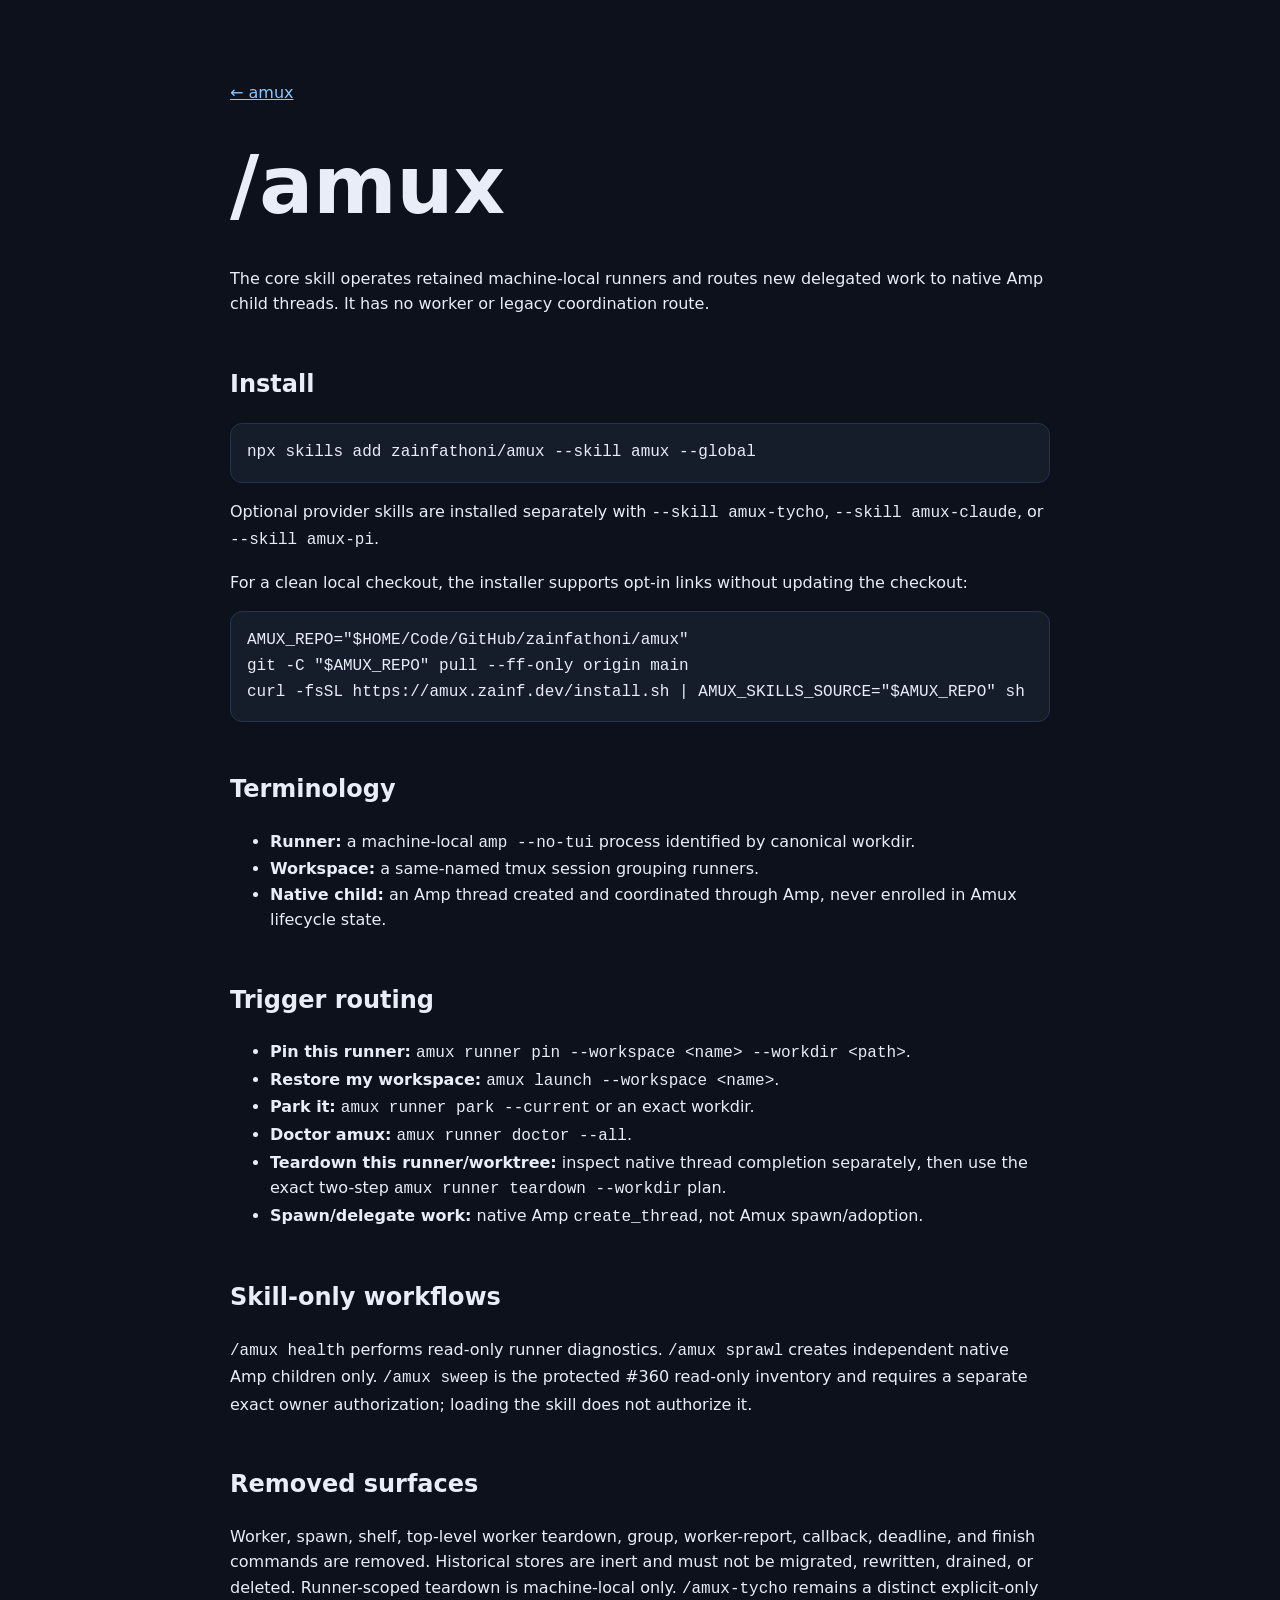
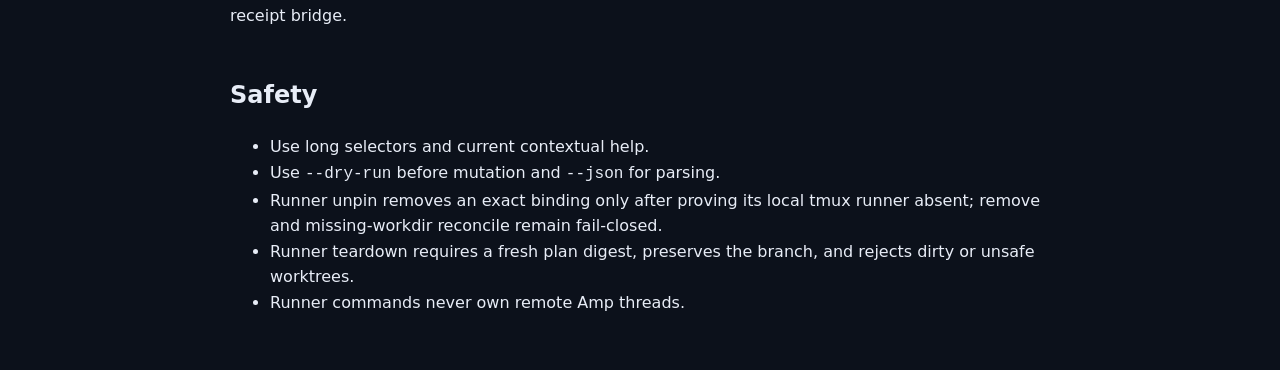
==== docs/skill/index.html @ 8a1c1c7d "feat: add safe runner teardown Amp-Thread-ID: https://ampcode.com/threads/T-01a052ad-d67d-70e9-8e4a-" ====
<!doctype html>
<html lang="en">
  <head>
    <meta charset="utf-8" />
    <meta name="viewport" content="width=device-width, initial-scale=1" />
    <meta name="description" content="Install and use /amux for machine-local Amp runners." />
    <title>/amux skill guide</title>
    <style>
      :root { color-scheme: dark; font-family: ui-sans-serif, system-ui, sans-serif; background: #0c111b; color: #e8edf7; }
      body { max-width: 820px; margin: 0 auto; padding: 4rem 1.5rem; line-height: 1.6; }
      h1 { font-size: clamp(2.5rem, 8vw, 5rem); margin: 0; }
      h2 { margin-top: 3rem; }
      a { color: #8cc8ff; }
      code, pre { font-family: ui-monospace, monospace; }
      pre { background: #151d2b; border: 1px solid #26344a; border-radius: .75rem; padding: 1rem; overflow-x: auto; }
    </style>
  </head>
  <body>
    <p><a href="../">← amux</a></p>
    <h1>/amux</h1>
    <p>The core skill operates retained machine-local runners and routes new delegated work to native Amp child threads. It has no worker or legacy coordination route.</p>

    <h2>Install</h2>
    <pre><code>npx skills add zainfathoni/amux --skill amux --global</code></pre>
    <p>Optional provider skills are installed separately with <code>--skill amux-tycho</code>, <code>--skill amux-claude</code>, or <code>--skill amux-pi</code>.</p>
    <p>For a clean local checkout, the installer supports opt-in links without updating the checkout:</p>
    <pre><code>AMUX_REPO="$HOME/Code/GitHub/zainfathoni/amux"
git -C "$AMUX_REPO" pull --ff-only origin main
curl -fsSL https://amux.zainf.dev/install.sh | AMUX_SKILLS_SOURCE="$AMUX_REPO" sh</code></pre>

    <h2>Terminology</h2>
    <ul>
      <li><strong>Runner:</strong> a machine-local <code>amp --no-tui</code> process identified by canonical workdir.</li>
      <li><strong>Workspace:</strong> a same-named tmux session grouping runners.</li>
      <li><strong>Native child:</strong> an Amp thread created and coordinated through Amp, never enrolled in Amux lifecycle state.</li>
    </ul>

    <h2>Trigger routing</h2>
    <ul>
      <li><strong>Pin this runner:</strong> <code>amux runner pin --workspace &lt;name&gt; --workdir &lt;path&gt;</code>.</li>
      <li><strong>Restore my workspace:</strong> <code>amux launch --workspace &lt;name&gt;</code>.</li>
      <li><strong>Park it:</strong> <code>amux runner park --current</code> or an exact workdir.</li>
      <li><strong>Doctor amux:</strong> <code>amux runner doctor --all</code>.</li>
      <li><strong>Teardown this runner/worktree:</strong> inspect native thread completion separately, then use the exact two-step <code>amux runner teardown --workdir</code> plan.</li>
      <li><strong>Spawn/delegate work:</strong> native Amp <code>create_thread</code>, not Amux spawn/adoption.</li>
    </ul>

    <h2>Skill-only workflows</h2>
    <p><code>/amux health</code> performs read-only runner diagnostics. <code>/amux sprawl</code> creates independent native Amp children only. <code>/amux sweep</code> is the protected #360 read-only inventory and requires a separate exact owner authorization; loading the skill does not authorize it.</p>

    <h2>Removed surfaces</h2>
    <p>Worker, spawn, shelf, top-level worker teardown, group, worker-report, callback, deadline, and finish commands are removed. Historical stores are inert and must not be migrated, rewritten, drained, or deleted. Runner-scoped teardown is machine-local only. <code>/amux-tycho</code> remains a distinct explicit-only receipt bridge.</p>

    <h2>Safety</h2>
    <ul>
      <li>Use long selectors and current contextual help.</li>
      <li>Use <code>--dry-run</code> before mutation and <code>--json</code> for parsing.</li>
      <li>Runner unpin removes an exact binding only after proving its local tmux runner absent; remove and missing-workdir reconcile remain fail-closed.</li>
      <li>Runner teardown requires a fresh plan digest, preserves the branch, and rejects dirty or unsafe worktrees.</li>
      <li>Runner commands never own remote Amp threads.</li>
    </ul>
  </body>
</html>
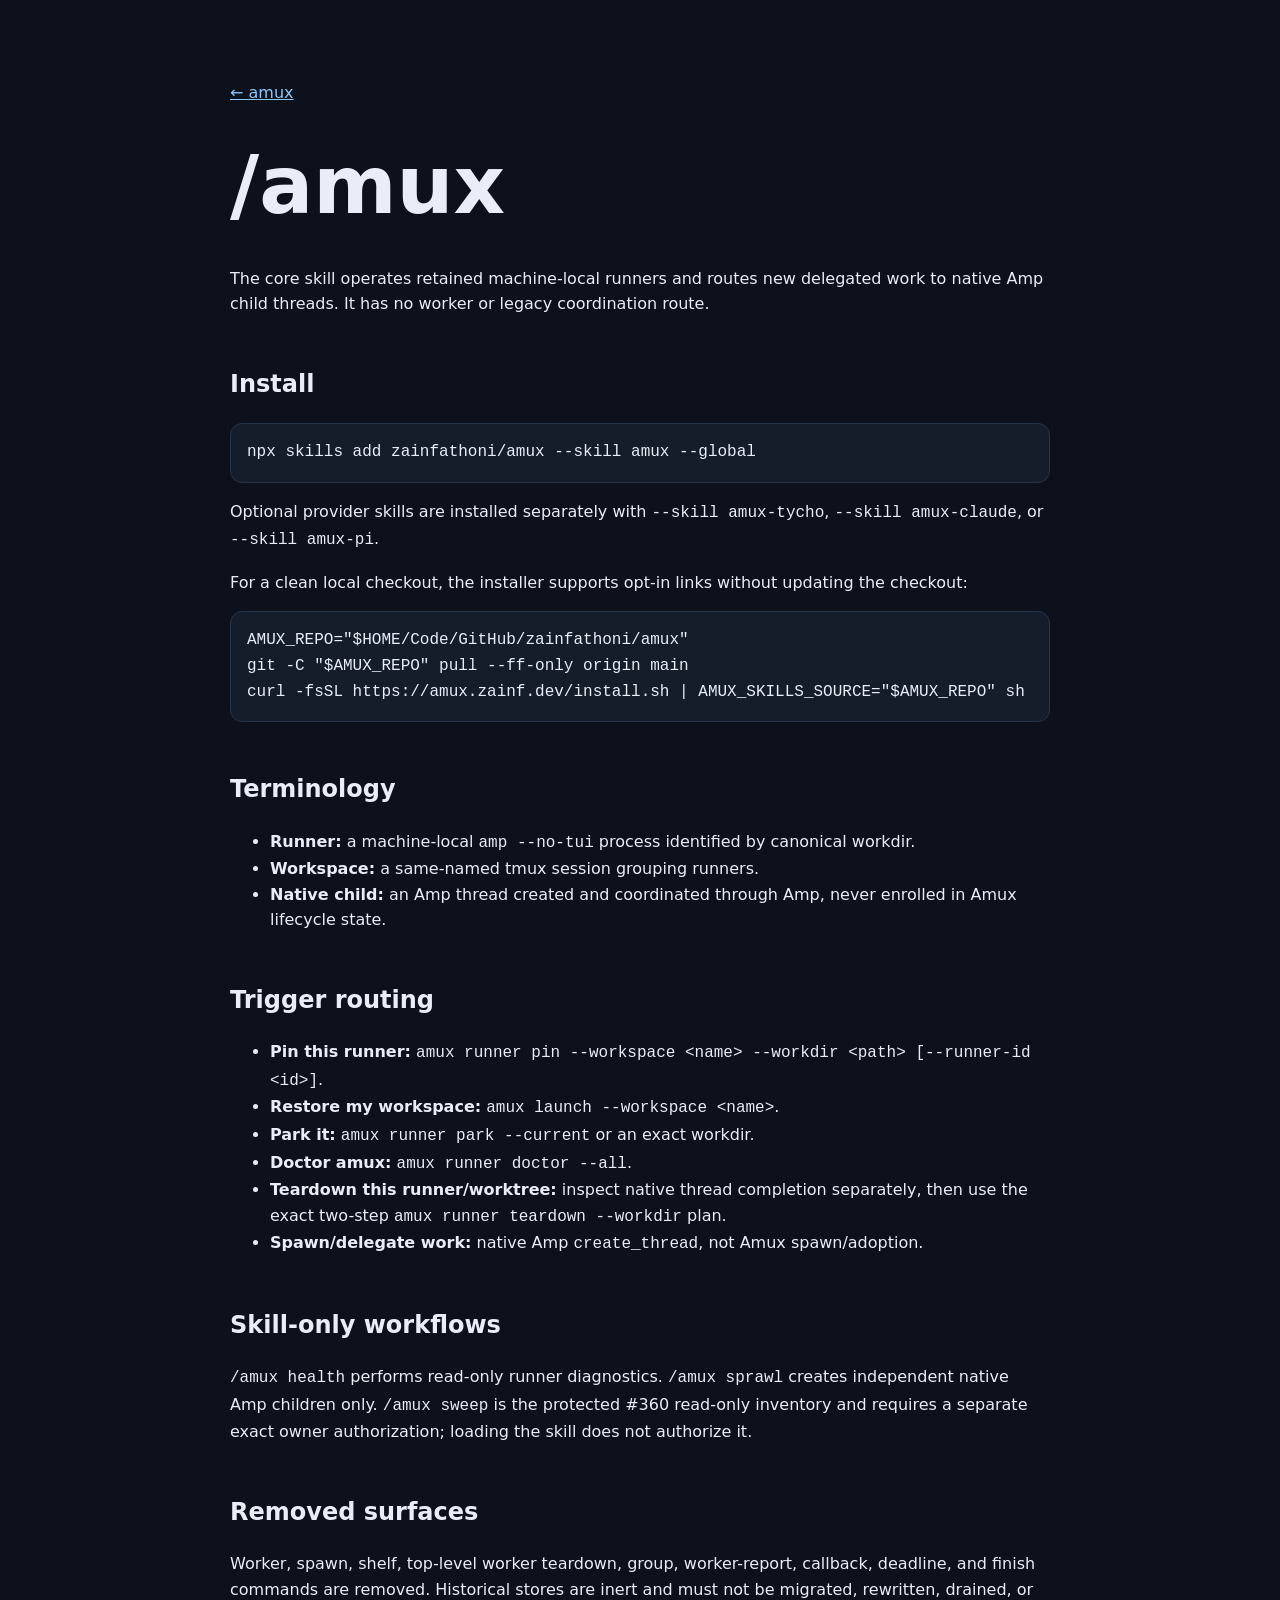
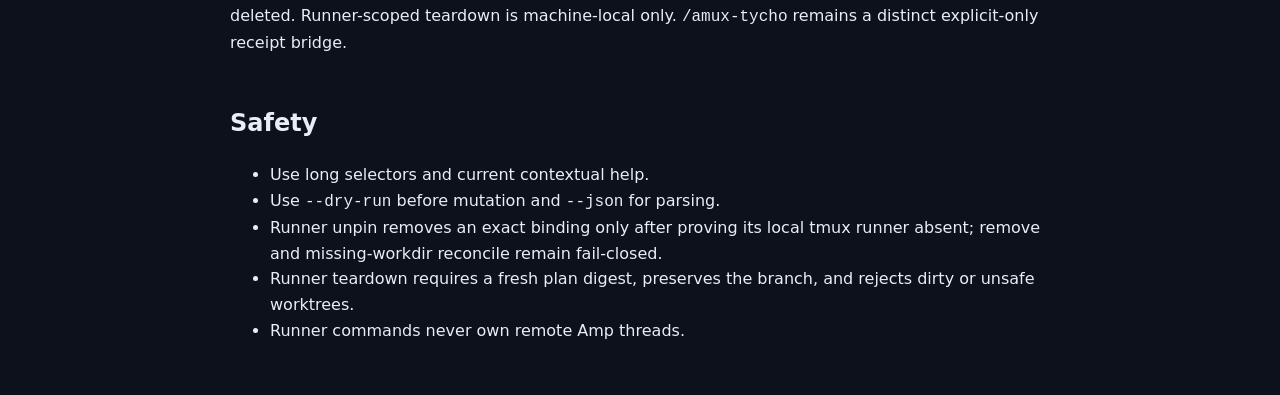
==== commit d3b96d9a: "feat: support native runner IDs in runner pin Amp-Thread-ID: https://ampcode.com/threads/T-01a09e70-" ====
--- a/docs/skill/index.html
+++ b/docs/skill/index.html
@@ -37,7 +37,7 @@
 
     <h2>Trigger routing</h2>
     <ul>
-      <li><strong>Pin this runner:</strong> <code>amux runner pin --workspace &lt;name&gt; --workdir &lt;path&gt;</code>.</li>
+      <li><strong>Pin this runner:</strong> <code>amux runner pin --workspace &lt;name&gt; --workdir &lt;path&gt; [--runner-id &lt;id&gt;]</code>.</li>
       <li><strong>Restore my workspace:</strong> <code>amux launch --workspace &lt;name&gt;</code>.</li>
       <li><strong>Park it:</strong> <code>amux runner park --current</code> or an exact workdir.</li>
       <li><strong>Doctor amux:</strong> <code>amux runner doctor --all</code>.</li>
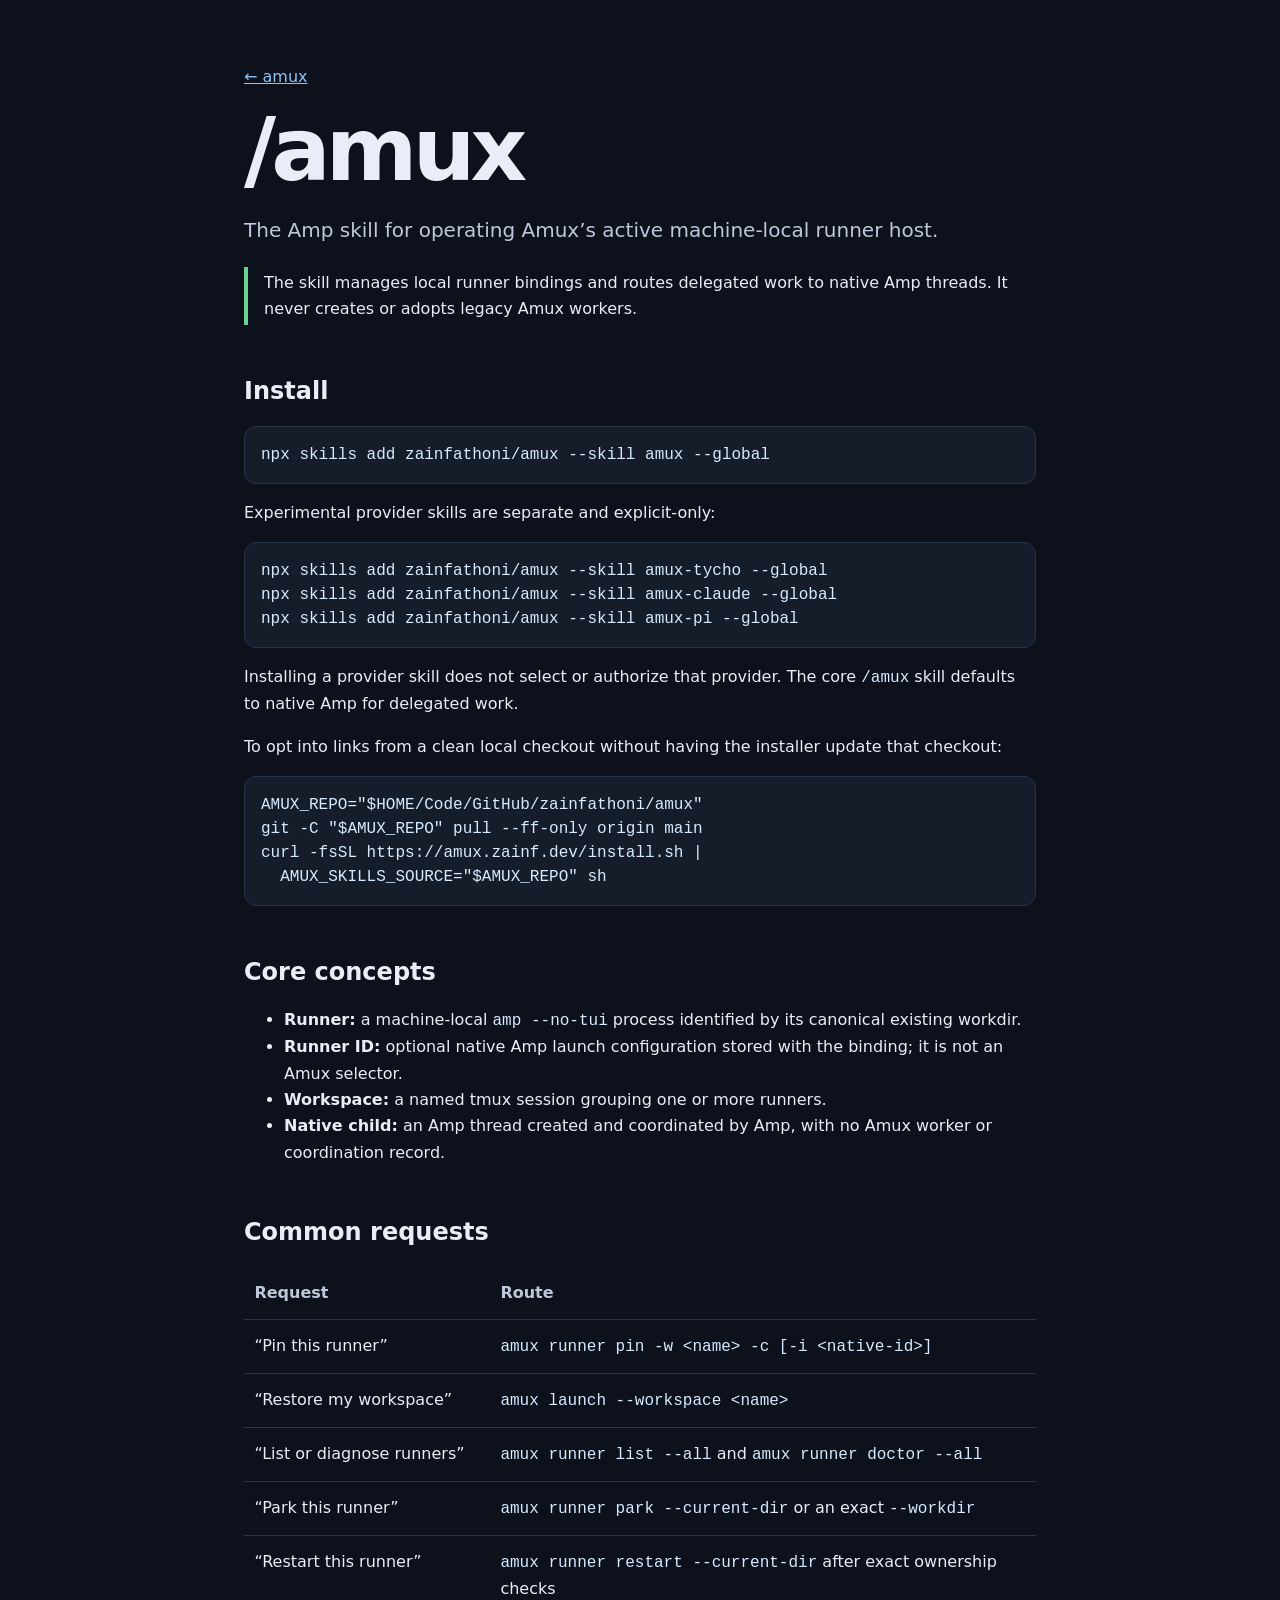
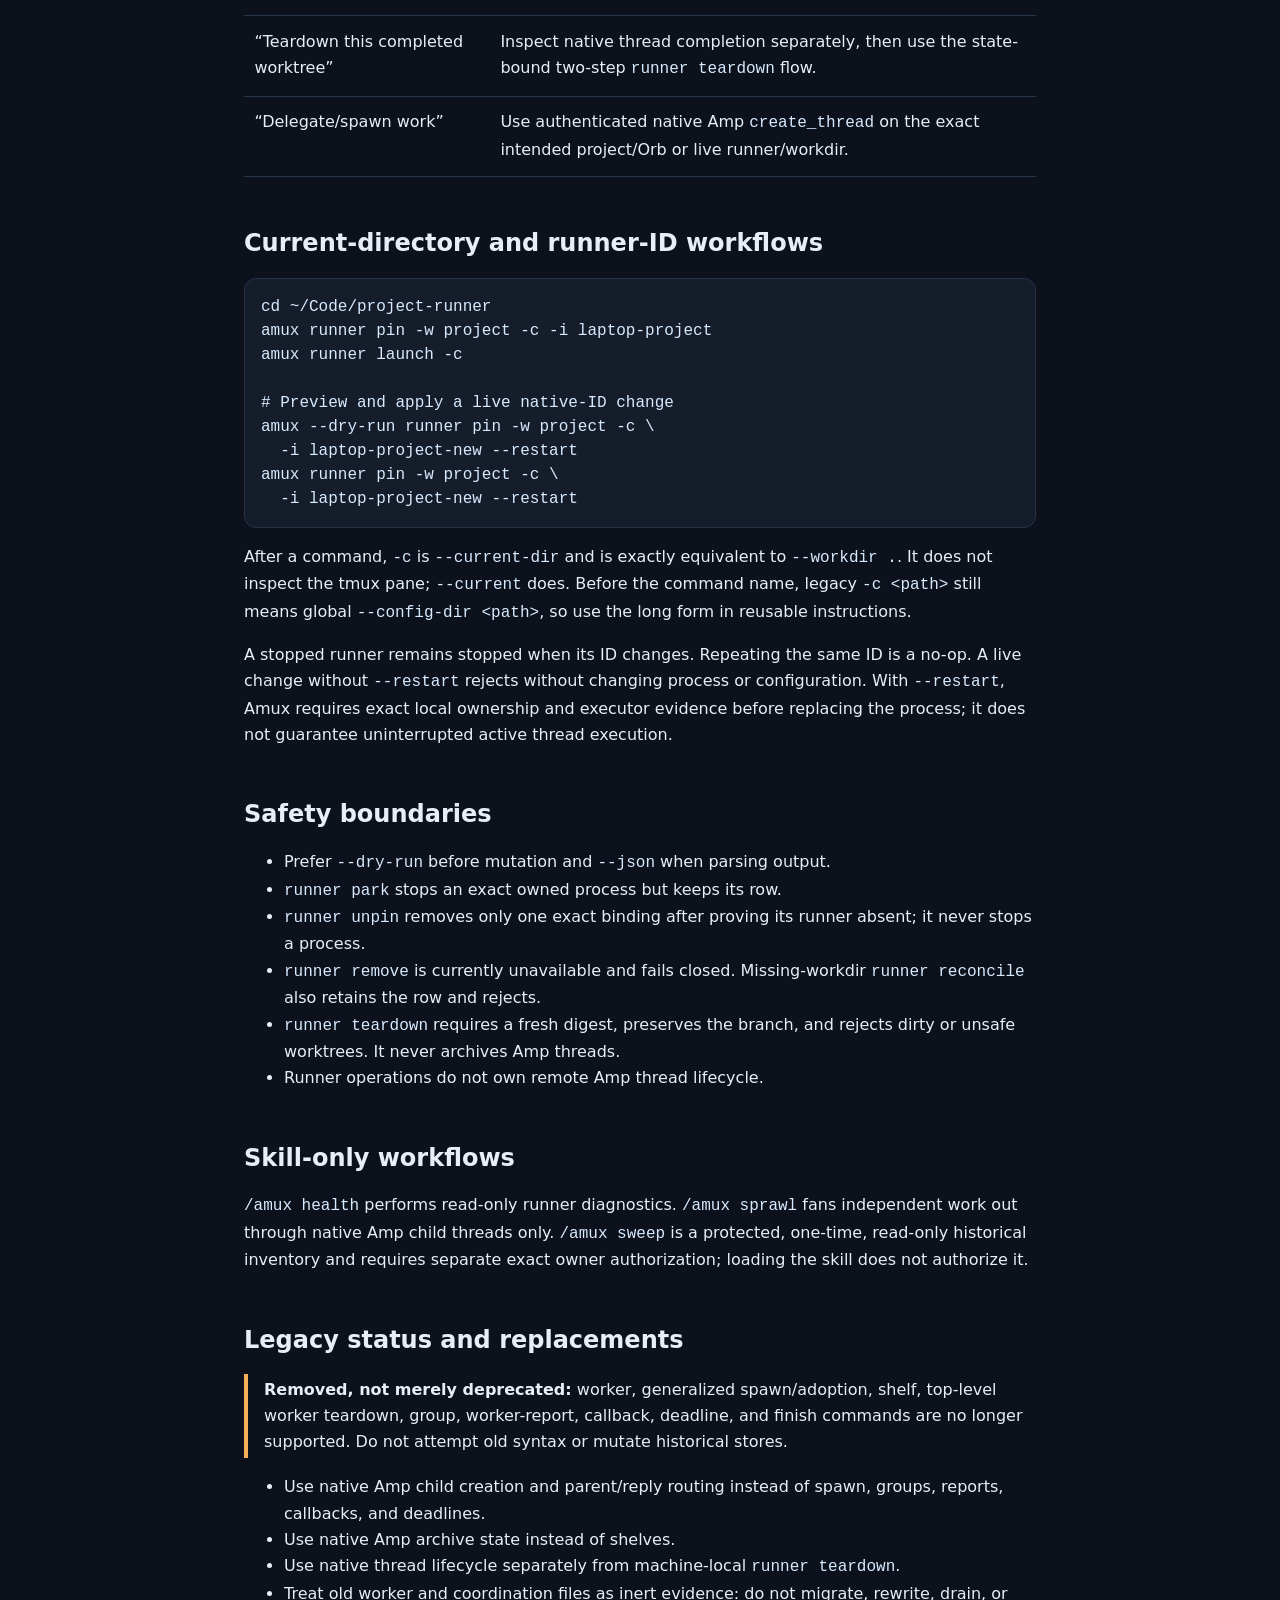
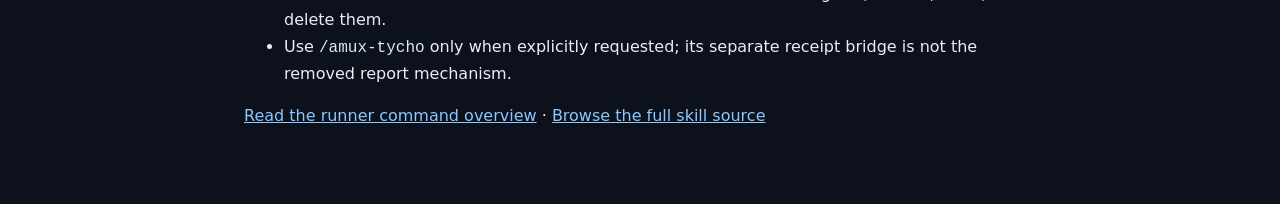
==== commit 4609a7d1: "docs: refresh public website for v0.6.0 Amp-Thread-ID: https://ampcode.com/threads/T-01a0a34f-e614-7" ====
--- a/docs/skill/index.html
+++ b/docs/skill/index.html
@@ -3,61 +3,104 @@
   <head>
     <meta charset="utf-8" />
     <meta name="viewport" content="width=device-width, initial-scale=1" />
-    <meta name="description" content="Install and use /amux for machine-local Amp runners." />
-    <title>/amux skill guide</title>
+    <meta name="description" content="Install and use /amux for active machine-local Amp runner operations." />
+    <title>/amux — machine-local runner skill guide</title>
     <style>
       :root { color-scheme: dark; font-family: ui-sans-serif, system-ui, sans-serif; background: #0c111b; color: #e8edf7; }
-      body { max-width: 820px; margin: 0 auto; padding: 4rem 1.5rem; line-height: 1.6; }
-      h1 { font-size: clamp(2.5rem, 8vw, 5rem); margin: 0; }
-      h2 { margin-top: 3rem; }
+      * { box-sizing: border-box; }
+      body { max-width: 840px; margin: 0 auto; padding: 3rem 1.5rem 5rem; line-height: 1.65; }
+      h1 { font-size: clamp(2.8rem, 9vw, 5.5rem); line-height: 1; margin: 0; letter-spacing: -.055em; }
+      h2 { margin-top: 3.25rem; line-height: 1.2; }
       a { color: #8cc8ff; }
       code, pre { font-family: ui-monospace, monospace; }
-      pre { background: #151d2b; border: 1px solid #26344a; border-radius: .75rem; padding: 1rem; overflow-x: auto; }
+      code { color: #d7eaff; }
+      pre { background: #151d2b; border: 1px solid #26344a; border-radius: .75rem; padding: 1rem; overflow-x: auto; line-height: 1.5; }
+      table { width: 100%; border-collapse: collapse; }
+      th, td { padding: .8rem .65rem; border-bottom: 1px solid #26344a; text-align: left; vertical-align: top; }
+      th { color: #bdc8da; }
+      .lede { font-size: 1.25rem; color: #bdc8da; }
+      .note { border-left: .25rem solid #68d391; padding: .15rem 0 .15rem 1rem; }
+      .warning { border-left-color: #f6ad55; }
+      @media (max-width: 640px) { body { padding: 2rem 1rem 4rem; } table { display: block; overflow-x: auto; } }
     </style>
   </head>
   <body>
     <p><a href="../">← amux</a></p>
     <h1>/amux</h1>
-    <p>The core skill operates retained machine-local runners and routes new delegated work to native Amp child threads. It has no worker or legacy coordination route.</p>
+    <p class="lede">The Amp skill for operating Amux’s active machine-local runner host.</p>
+    <p class="note">The skill manages local runner bindings and routes delegated work to native Amp threads. It never creates or adopts legacy Amux workers.</p>
 
     <h2>Install</h2>
     <pre><code>npx skills add zainfathoni/amux --skill amux --global</code></pre>
-    <p>Optional provider skills are installed separately with <code>--skill amux-tycho</code>, <code>--skill amux-claude</code>, or <code>--skill amux-pi</code>.</p>
-    <p>For a clean local checkout, the installer supports opt-in links without updating the checkout:</p>
+    <p>Experimental provider skills are separate and explicit-only:</p>
+    <pre><code>npx skills add zainfathoni/amux --skill amux-tycho --global
+npx skills add zainfathoni/amux --skill amux-claude --global
+npx skills add zainfathoni/amux --skill amux-pi --global</code></pre>
+    <p>Installing a provider skill does not select or authorize that provider. The core <code>/amux</code> skill defaults to native Amp for delegated work.</p>
+    <p>To opt into links from a clean local checkout without having the installer update that checkout:</p>
     <pre><code>AMUX_REPO="$HOME/Code/GitHub/zainfathoni/amux"
 git -C "$AMUX_REPO" pull --ff-only origin main
-curl -fsSL https://amux.zainf.dev/install.sh | AMUX_SKILLS_SOURCE="$AMUX_REPO" sh</code></pre>
+curl -fsSL https://amux.zainf.dev/install.sh |
+  AMUX_SKILLS_SOURCE="$AMUX_REPO" sh</code></pre>
 
-    <h2>Terminology</h2>
+    <h2>Core concepts</h2>
     <ul>
-      <li><strong>Runner:</strong> a machine-local <code>amp --no-tui</code> process identified by canonical workdir.</li>
-      <li><strong>Workspace:</strong> a same-named tmux session grouping runners.</li>
-      <li><strong>Native child:</strong> an Amp thread created and coordinated through Amp, never enrolled in Amux lifecycle state.</li>
+      <li><strong>Runner:</strong> a machine-local <code>amp --no-tui</code> process identified by its canonical existing workdir.</li>
+      <li><strong>Runner ID:</strong> optional native Amp launch configuration stored with the binding; it is not an Amux selector.</li>
+      <li><strong>Workspace:</strong> a named tmux session grouping one or more runners.</li>
+      <li><strong>Native child:</strong> an Amp thread created and coordinated by Amp, with no Amux worker or coordination record.</li>
     </ul>
 
-    <h2>Trigger routing</h2>
+    <h2>Common requests</h2>
+    <table>
+      <thead><tr><th>Request</th><th>Route</th></tr></thead>
+      <tbody>
+        <tr><td>“Pin this runner”</td><td><code>amux runner pin -w &lt;name&gt; -c [-i &lt;native-id&gt;]</code></td></tr>
+        <tr><td>“Restore my workspace”</td><td><code>amux launch --workspace &lt;name&gt;</code></td></tr>
+        <tr><td>“List or diagnose runners”</td><td><code>amux runner list --all</code> and <code>amux runner doctor --all</code></td></tr>
+        <tr><td>“Park this runner”</td><td><code>amux runner park --current-dir</code> or an exact <code>--workdir</code></td></tr>
+        <tr><td>“Restart this runner”</td><td><code>amux runner restart --current-dir</code> after exact ownership checks</td></tr>
+        <tr><td>“Teardown this completed worktree”</td><td>Inspect native thread completion separately, then use the state-bound two-step <code>runner teardown</code> flow.</td></tr>
+        <tr><td>“Delegate/spawn work”</td><td>Use authenticated native Amp <code>create_thread</code> on the exact intended project/Orb or live runner/workdir.</td></tr>
+      </tbody>
+    </table>
+
+    <h2>Current-directory and runner-ID workflows</h2>
+    <pre><code>cd ~/Code/project-runner
+amux runner pin -w project -c -i laptop-project
+amux runner launch -c
+
+# Preview and apply a live native-ID change
+amux --dry-run runner pin -w project -c \
+  -i laptop-project-new --restart
+amux runner pin -w project -c \
+  -i laptop-project-new --restart</code></pre>
+    <p>After a command, <code>-c</code> is <code>--current-dir</code> and is exactly equivalent to <code>--workdir .</code>. It does not inspect the tmux pane; <code>--current</code> does. Before the command name, legacy <code>-c &lt;path&gt;</code> still means global <code>--config-dir &lt;path&gt;</code>, so use the long form in reusable instructions.</p>
+    <p>A stopped runner remains stopped when its ID changes. Repeating the same ID is a no-op. A live change without <code>--restart</code> rejects without changing process or configuration. With <code>--restart</code>, Amux requires exact local ownership and executor evidence before replacing the process; it does not guarantee uninterrupted active thread execution.</p>
+
+    <h2>Safety boundaries</h2>
     <ul>
-      <li><strong>Pin this runner:</strong> <code>amux runner pin --workspace &lt;name&gt; --workdir &lt;path&gt; [--runner-id &lt;id&gt;]</code>.</li>
-      <li><strong>Restore my workspace:</strong> <code>amux launch --workspace &lt;name&gt;</code>.</li>
-      <li><strong>Park it:</strong> <code>amux runner park --current</code> or an exact workdir.</li>
-      <li><strong>Doctor amux:</strong> <code>amux runner doctor --all</code>.</li>
-      <li><strong>Teardown this runner/worktree:</strong> inspect native thread completion separately, then use the exact two-step <code>amux runner teardown --workdir</code> plan.</li>
-      <li><strong>Spawn/delegate work:</strong> native Amp <code>create_thread</code>, not Amux spawn/adoption.</li>
+      <li>Prefer <code>--dry-run</code> before mutation and <code>--json</code> when parsing output.</li>
+      <li><code>runner park</code> stops an exact owned process but keeps its row.</li>
+      <li><code>runner unpin</code> removes only one exact binding after proving its runner absent; it never stops a process.</li>
+      <li><code>runner remove</code> is currently unavailable and fails closed. Missing-workdir <code>runner reconcile</code> also retains the row and rejects.</li>
+      <li><code>runner teardown</code> requires a fresh digest, preserves the branch, and rejects dirty or unsafe worktrees. It never archives Amp threads.</li>
+      <li>Runner operations do not own remote Amp thread lifecycle.</li>
     </ul>
 
     <h2>Skill-only workflows</h2>
-    <p><code>/amux health</code> performs read-only runner diagnostics. <code>/amux sprawl</code> creates independent native Amp children only. <code>/amux sweep</code> is the protected #360 read-only inventory and requires a separate exact owner authorization; loading the skill does not authorize it.</p>
+    <p><code>/amux health</code> performs read-only runner diagnostics. <code>/amux sprawl</code> fans independent work out through native Amp child threads only. <code>/amux sweep</code> is a protected, one-time, read-only historical inventory and requires separate exact owner authorization; loading the skill does not authorize it.</p>
 
-    <h2>Removed surfaces</h2>
-    <p>Worker, spawn, shelf, top-level worker teardown, group, worker-report, callback, deadline, and finish commands are removed. Historical stores are inert and must not be migrated, rewritten, drained, or deleted. Runner-scoped teardown is machine-local only. <code>/amux-tycho</code> remains a distinct explicit-only receipt bridge.</p>
+    <h2>Legacy status and replacements</h2>
+    <p class="note warning"><strong>Removed, not merely deprecated:</strong> worker, generalized spawn/adoption, shelf, top-level worker teardown, group, worker-report, callback, deadline, and finish commands are no longer supported. Do not attempt old syntax or mutate historical stores.</p>
+    <ul>
+      <li>Use native Amp child creation and parent/reply routing instead of spawn, groups, reports, callbacks, and deadlines.</li>
+      <li>Use native Amp archive state instead of shelves.</li>
+      <li>Use native thread lifecycle separately from machine-local <code>runner teardown</code>.</li>
+      <li>Treat old worker and coordination files as inert evidence: do not migrate, rewrite, drain, or delete them.</li>
+      <li>Use <code>/amux-tycho</code> only when explicitly requested; its separate receipt bridge is not the removed report mechanism.</li>
+    </ul>
 
-    <h2>Safety</h2>
-    <ul>
-      <li>Use long selectors and current contextual help.</li>
-      <li>Use <code>--dry-run</code> before mutation and <code>--json</code> for parsing.</li>
-      <li>Runner unpin removes an exact binding only after proving its local tmux runner absent; remove and missing-workdir reconcile remain fail-closed.</li>
-      <li>Runner teardown requires a fresh plan digest, preserves the branch, and rejects dirty or unsafe worktrees.</li>
-      <li>Runner commands never own remote Amp threads.</li>
-    </ul>
+    <p><a href="../#commands">Read the runner command overview</a> · <a href="https://github.com/zainfathoni/amux/tree/main/skills/amux">Browse the full skill source</a></p>
   </body>
 </html>
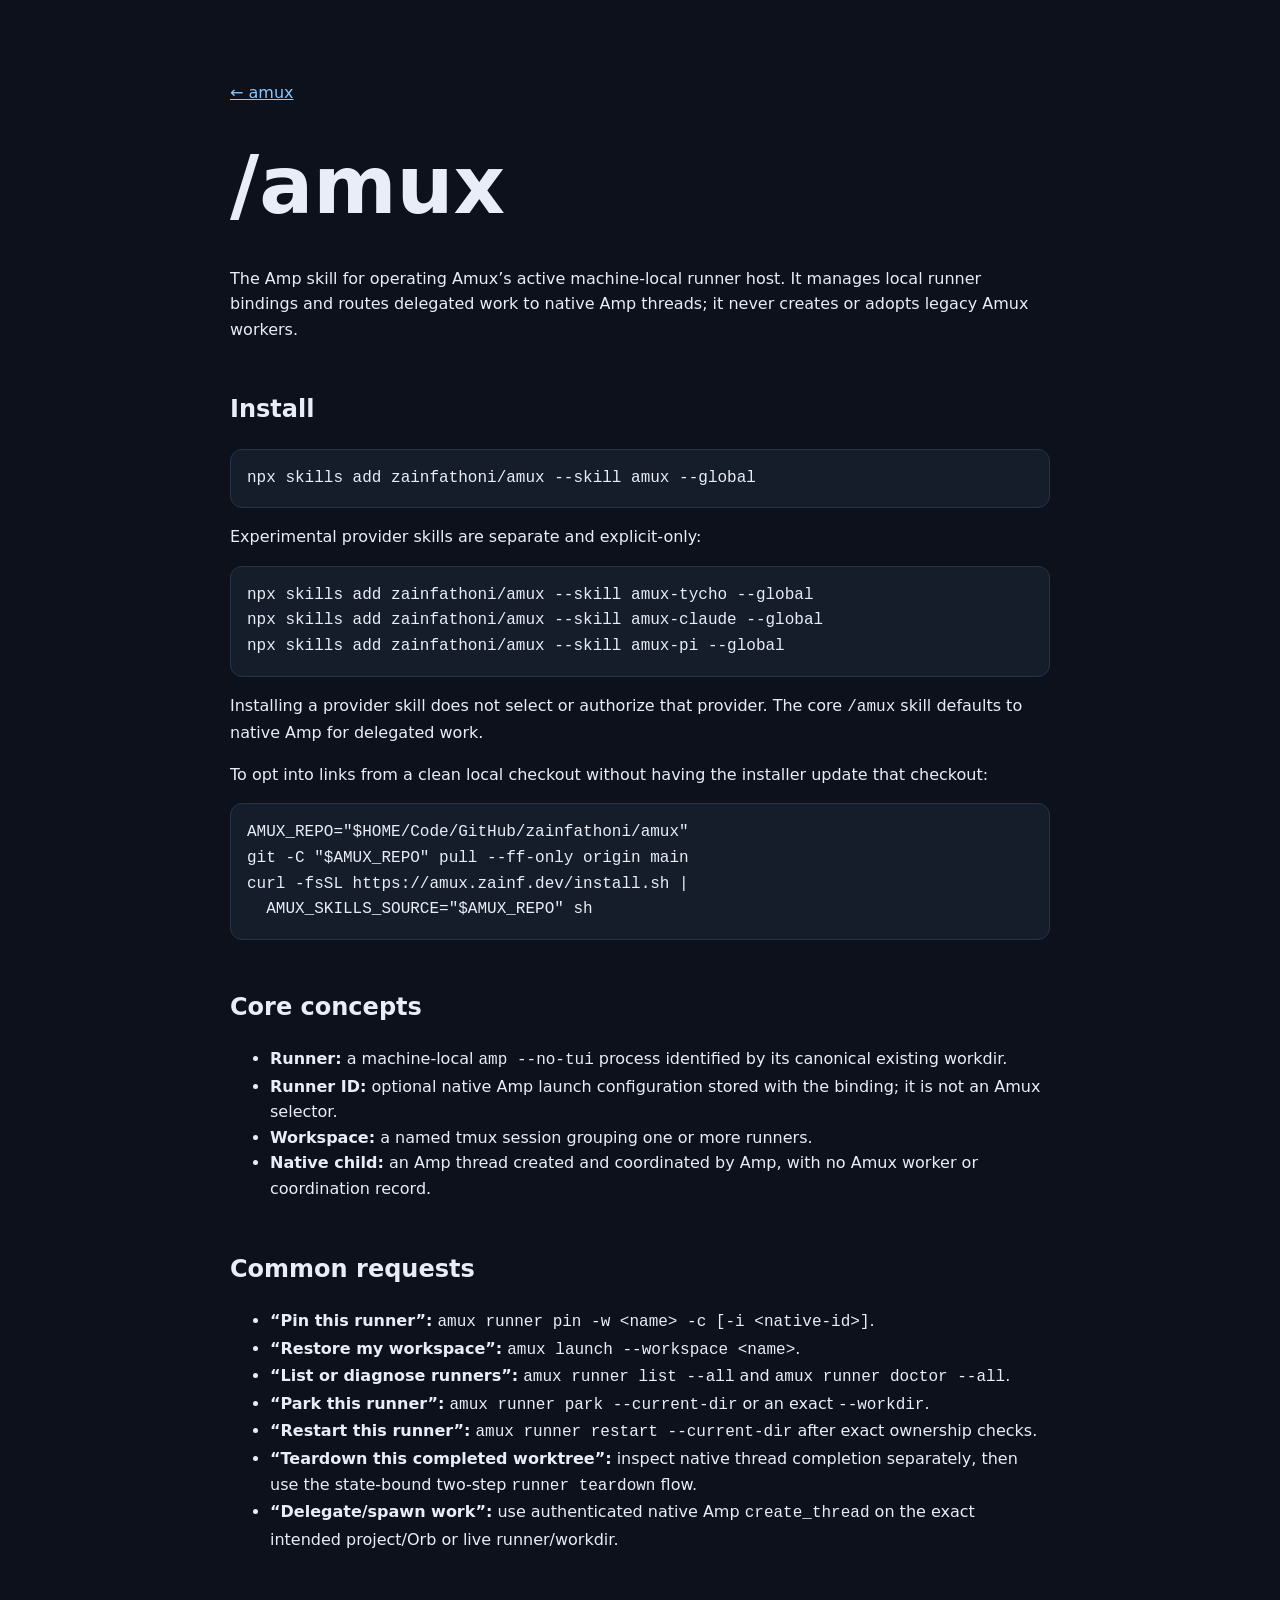
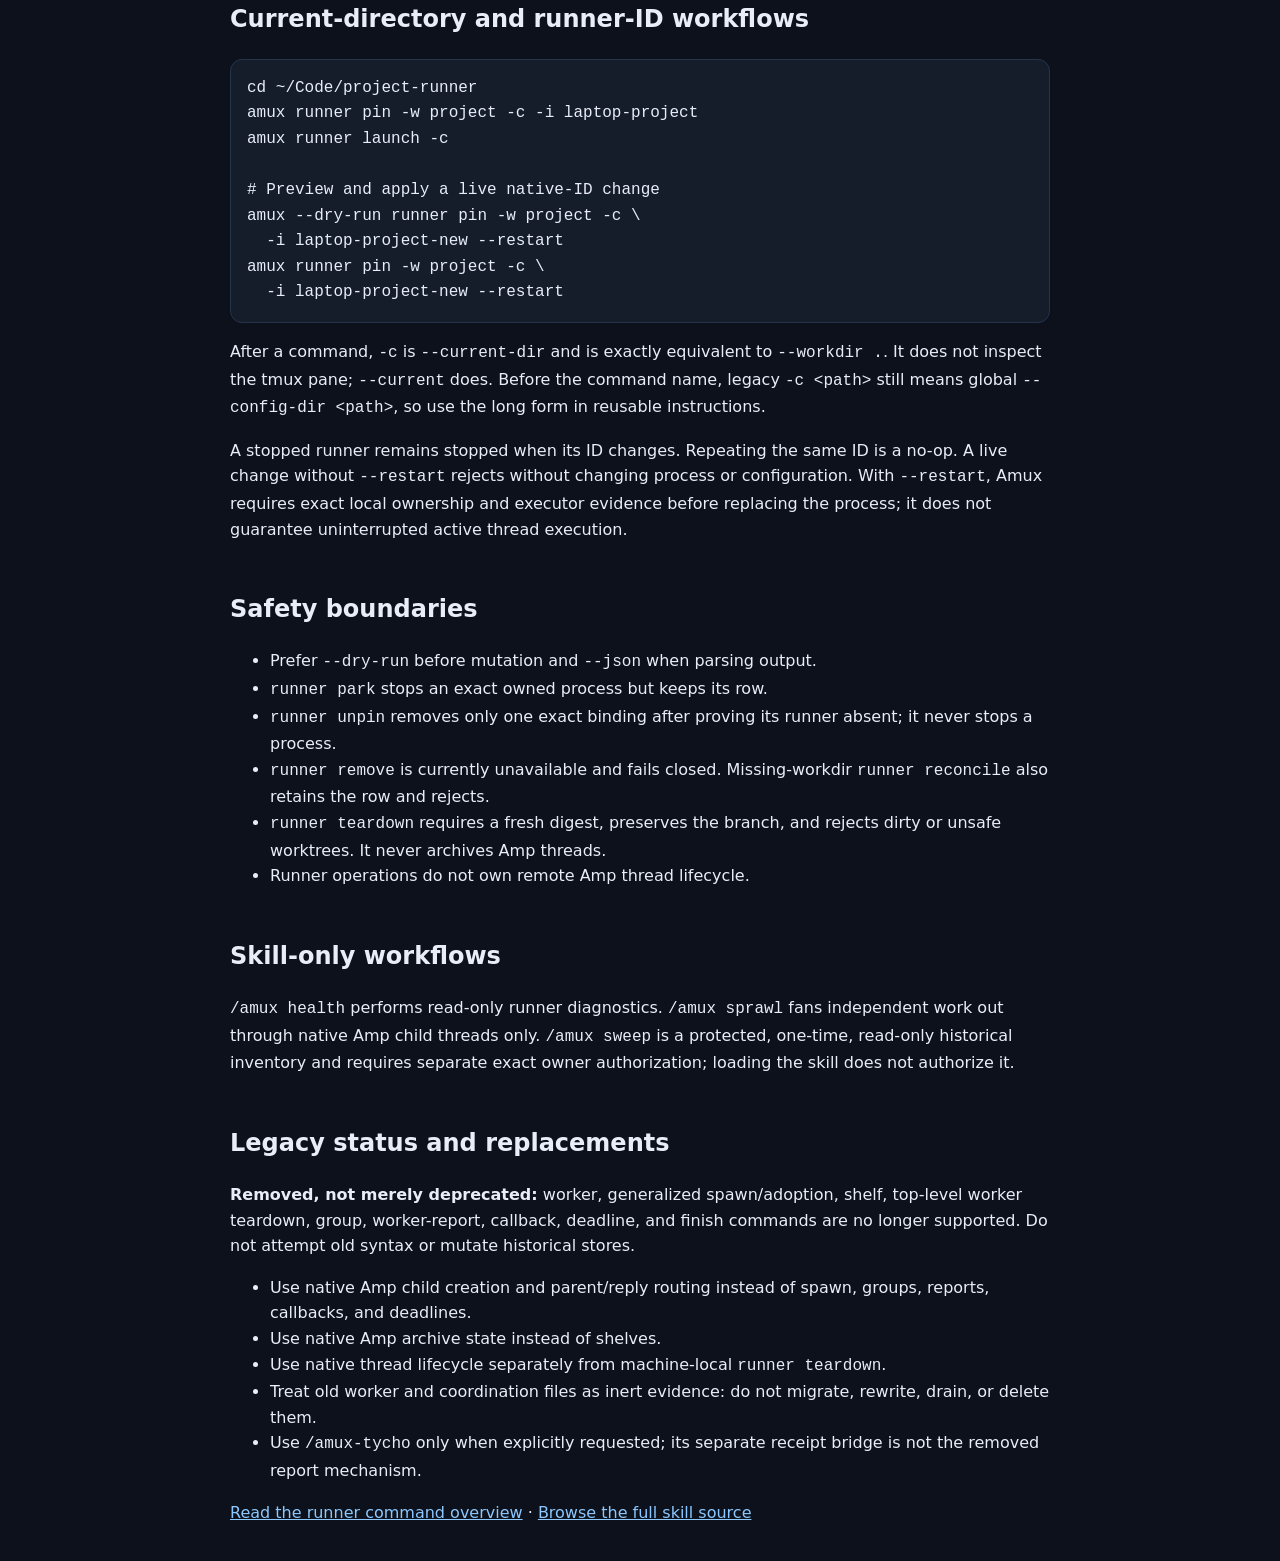
==== commit 4a09dc8e: "docs: restore public site design system Amp-Thread-ID: https://ampcode.com/threads/T-01a0a34f-e614-7" ====
--- a/docs/skill/index.html
+++ b/docs/skill/index.html
@@ -7,28 +7,18 @@
     <title>/amux — machine-local runner skill guide</title>
     <style>
       :root { color-scheme: dark; font-family: ui-sans-serif, system-ui, sans-serif; background: #0c111b; color: #e8edf7; }
-      * { box-sizing: border-box; }
-      body { max-width: 840px; margin: 0 auto; padding: 3rem 1.5rem 5rem; line-height: 1.65; }
-      h1 { font-size: clamp(2.8rem, 9vw, 5.5rem); line-height: 1; margin: 0; letter-spacing: -.055em; }
-      h2 { margin-top: 3.25rem; line-height: 1.2; }
+      body { max-width: 820px; margin: 0 auto; padding: 4rem 1.5rem; line-height: 1.6; }
+      h1 { font-size: clamp(2.5rem, 8vw, 5rem); margin: 0; }
+      h2 { margin-top: 3rem; }
       a { color: #8cc8ff; }
       code, pre { font-family: ui-monospace, monospace; }
-      code { color: #d7eaff; }
-      pre { background: #151d2b; border: 1px solid #26344a; border-radius: .75rem; padding: 1rem; overflow-x: auto; line-height: 1.5; }
-      table { width: 100%; border-collapse: collapse; }
-      th, td { padding: .8rem .65rem; border-bottom: 1px solid #26344a; text-align: left; vertical-align: top; }
-      th { color: #bdc8da; }
-      .lede { font-size: 1.25rem; color: #bdc8da; }
-      .note { border-left: .25rem solid #68d391; padding: .15rem 0 .15rem 1rem; }
-      .warning { border-left-color: #f6ad55; }
-      @media (max-width: 640px) { body { padding: 2rem 1rem 4rem; } table { display: block; overflow-x: auto; } }
+      pre { background: #151d2b; border: 1px solid #26344a; border-radius: .75rem; padding: 1rem; overflow-x: auto; }
     </style>
   </head>
   <body>
     <p><a href="../">← amux</a></p>
     <h1>/amux</h1>
-    <p class="lede">The Amp skill for operating Amux’s active machine-local runner host.</p>
-    <p class="note">The skill manages local runner bindings and routes delegated work to native Amp threads. It never creates or adopts legacy Amux workers.</p>
+    <p>The Amp skill for operating Amux’s active machine-local runner host. It manages local runner bindings and routes delegated work to native Amp threads; it never creates or adopts legacy Amux workers.</p>
 
     <h2>Install</h2>
     <pre><code>npx skills add zainfathoni/amux --skill amux --global</code></pre>
@@ -52,18 +42,15 @@
     </ul>
 
     <h2>Common requests</h2>
-    <table>
-      <thead><tr><th>Request</th><th>Route</th></tr></thead>
-      <tbody>
-        <tr><td>“Pin this runner”</td><td><code>amux runner pin -w &lt;name&gt; -c [-i &lt;native-id&gt;]</code></td></tr>
-        <tr><td>“Restore my workspace”</td><td><code>amux launch --workspace &lt;name&gt;</code></td></tr>
-        <tr><td>“List or diagnose runners”</td><td><code>amux runner list --all</code> and <code>amux runner doctor --all</code></td></tr>
-        <tr><td>“Park this runner”</td><td><code>amux runner park --current-dir</code> or an exact <code>--workdir</code></td></tr>
-        <tr><td>“Restart this runner”</td><td><code>amux runner restart --current-dir</code> after exact ownership checks</td></tr>
-        <tr><td>“Teardown this completed worktree”</td><td>Inspect native thread completion separately, then use the state-bound two-step <code>runner teardown</code> flow.</td></tr>
-        <tr><td>“Delegate/spawn work”</td><td>Use authenticated native Amp <code>create_thread</code> on the exact intended project/Orb or live runner/workdir.</td></tr>
-      </tbody>
-    </table>
+    <ul>
+      <li><strong>“Pin this runner”:</strong> <code>amux runner pin -w &lt;name&gt; -c [-i &lt;native-id&gt;]</code>.</li>
+      <li><strong>“Restore my workspace”:</strong> <code>amux launch --workspace &lt;name&gt;</code>.</li>
+      <li><strong>“List or diagnose runners”:</strong> <code>amux runner list --all</code> and <code>amux runner doctor --all</code>.</li>
+      <li><strong>“Park this runner”:</strong> <code>amux runner park --current-dir</code> or an exact <code>--workdir</code>.</li>
+      <li><strong>“Restart this runner”:</strong> <code>amux runner restart --current-dir</code> after exact ownership checks.</li>
+      <li><strong>“Teardown this completed worktree”:</strong> inspect native thread completion separately, then use the state-bound two-step <code>runner teardown</code> flow.</li>
+      <li><strong>“Delegate/spawn work”:</strong> use authenticated native Amp <code>create_thread</code> on the exact intended project/Orb or live runner/workdir.</li>
+    </ul>
 
     <h2>Current-directory and runner-ID workflows</h2>
     <pre><code>cd ~/Code/project-runner
@@ -92,7 +79,7 @@
     <p><code>/amux health</code> performs read-only runner diagnostics. <code>/amux sprawl</code> fans independent work out through native Amp child threads only. <code>/amux sweep</code> is a protected, one-time, read-only historical inventory and requires separate exact owner authorization; loading the skill does not authorize it.</p>
 
     <h2>Legacy status and replacements</h2>
-    <p class="note warning"><strong>Removed, not merely deprecated:</strong> worker, generalized spawn/adoption, shelf, top-level worker teardown, group, worker-report, callback, deadline, and finish commands are no longer supported. Do not attempt old syntax or mutate historical stores.</p>
+    <p><strong>Removed, not merely deprecated:</strong> worker, generalized spawn/adoption, shelf, top-level worker teardown, group, worker-report, callback, deadline, and finish commands are no longer supported. Do not attempt old syntax or mutate historical stores.</p>
     <ul>
       <li>Use native Amp child creation and parent/reply routing instead of spawn, groups, reports, callbacks, and deadlines.</li>
       <li>Use native Amp archive state instead of shelves.</li>
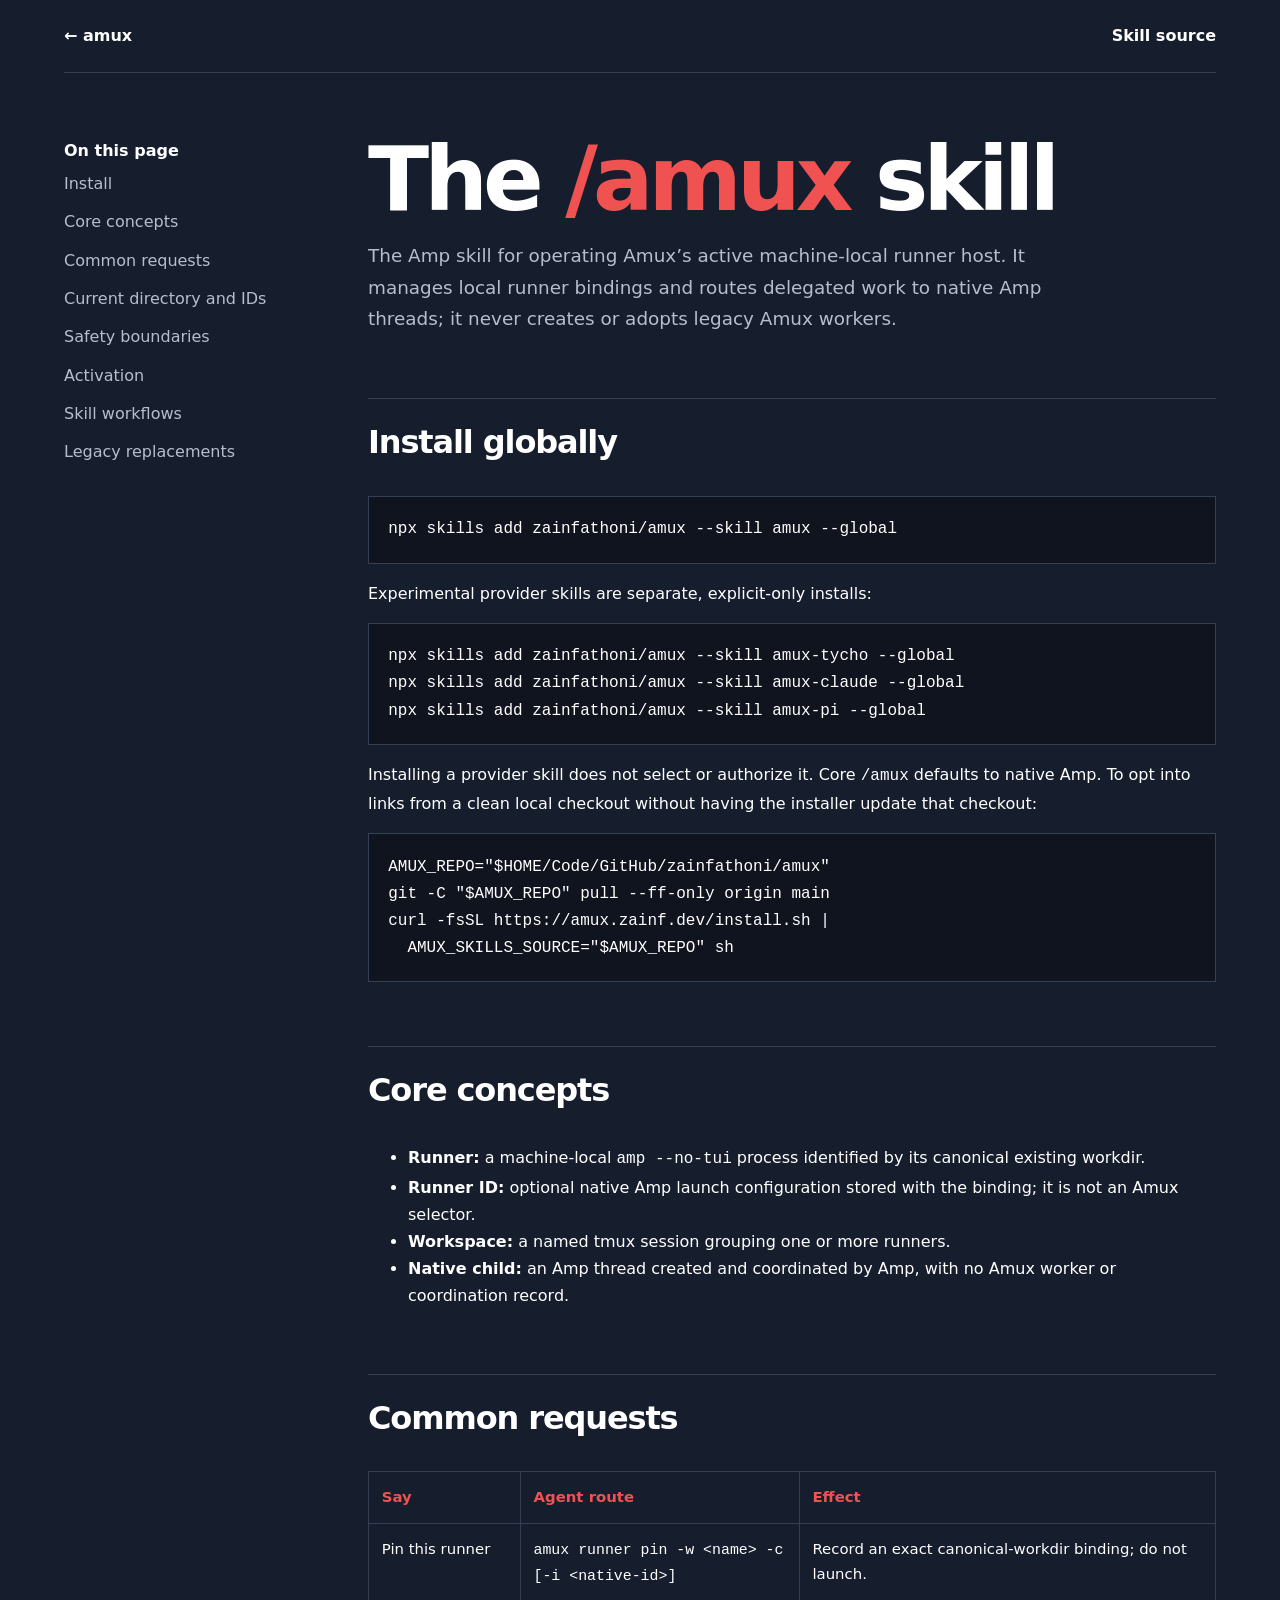
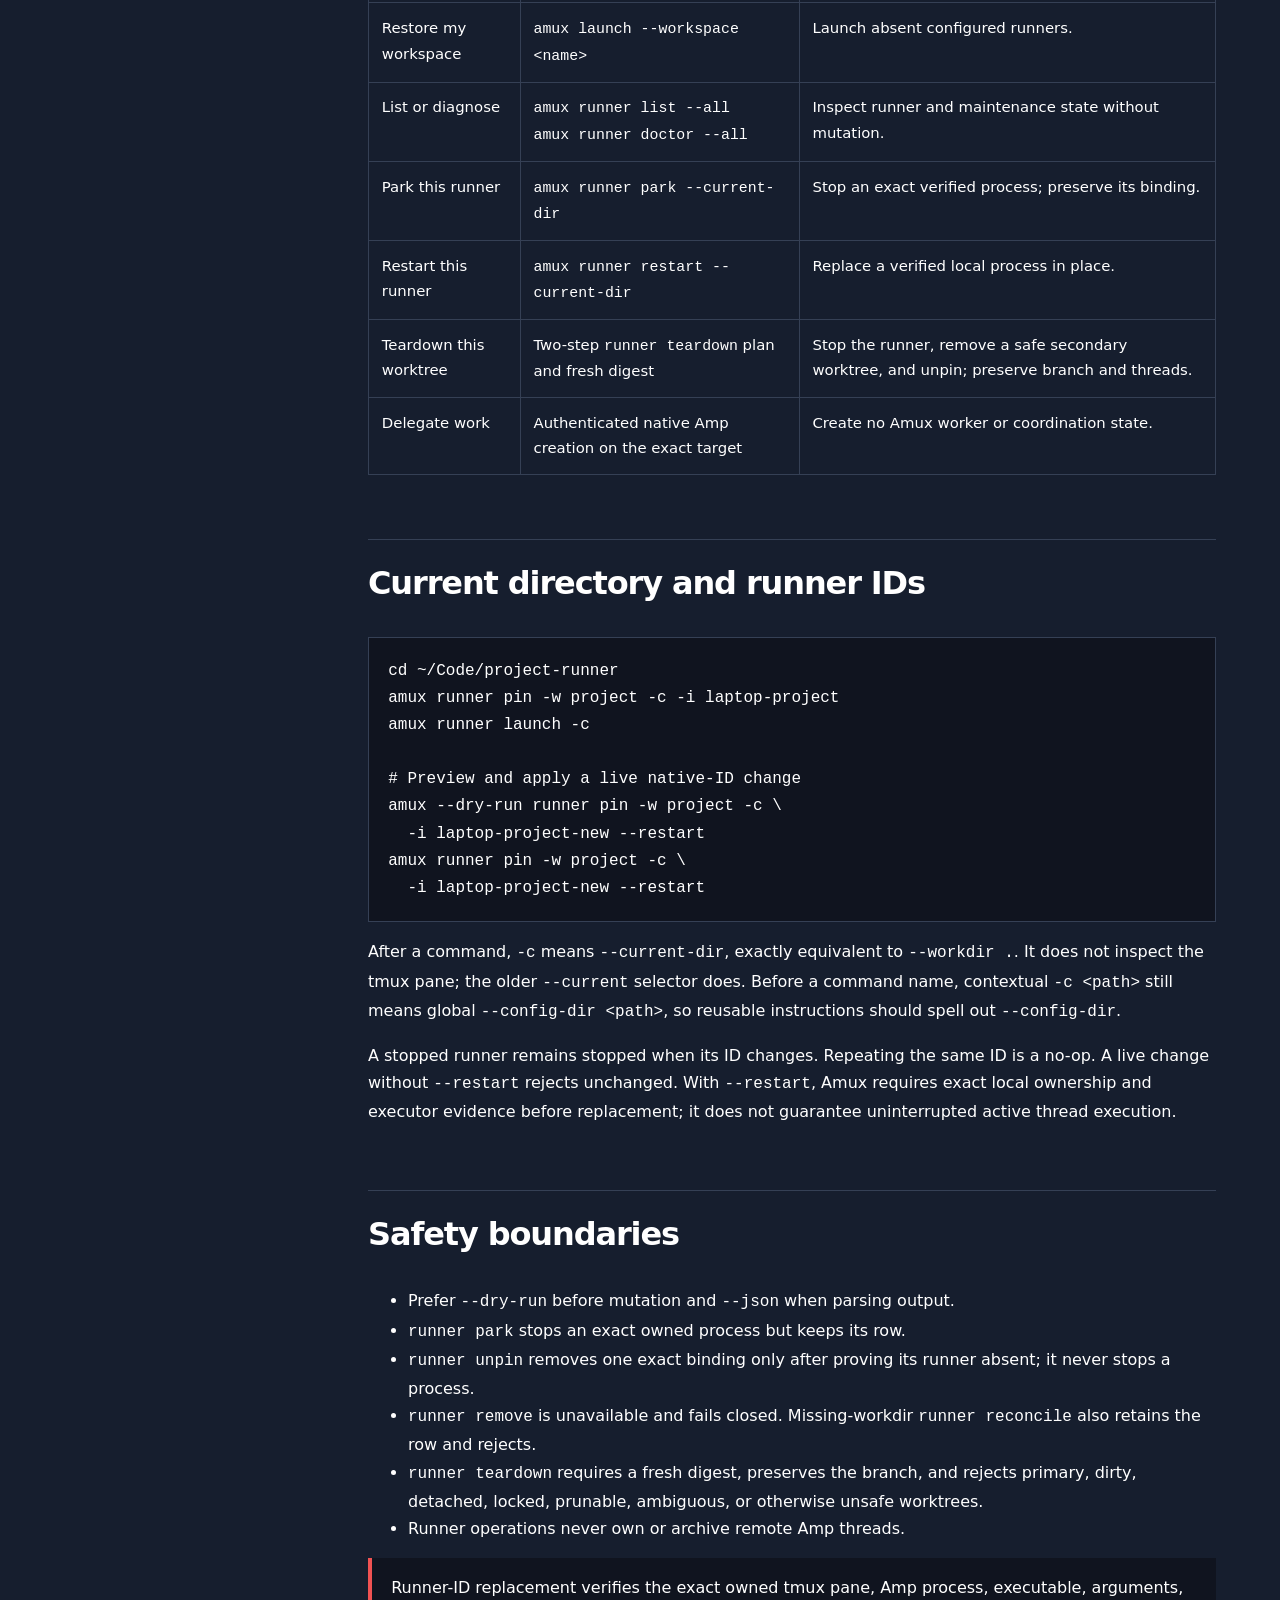
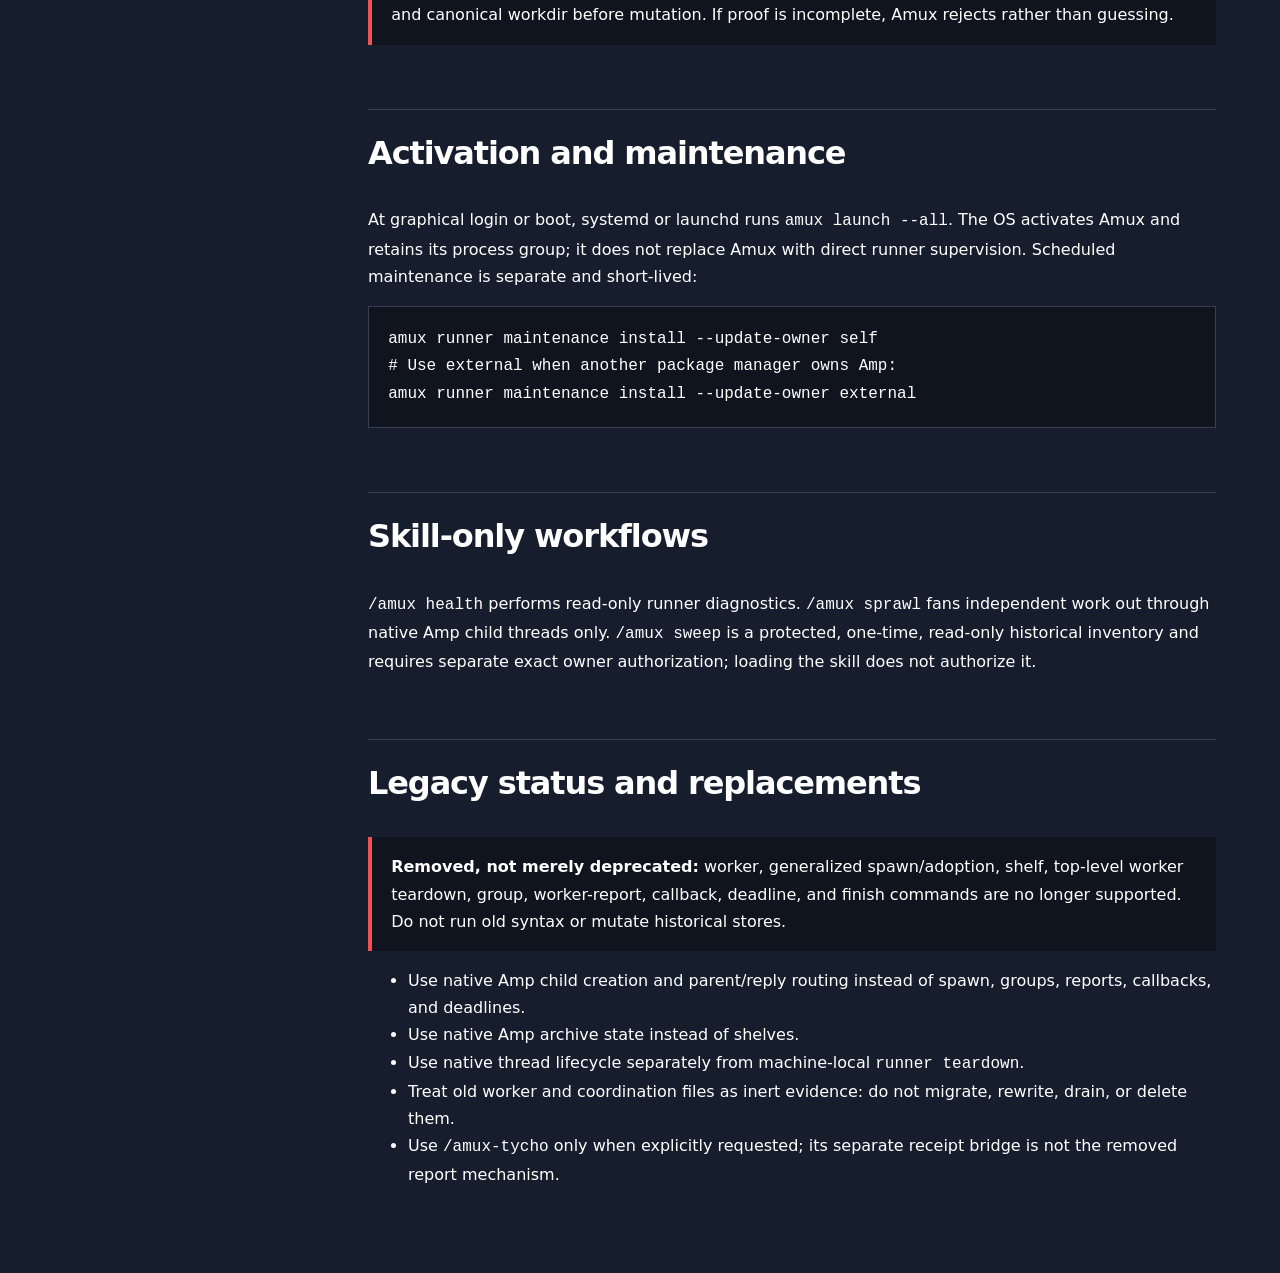
==== commit e09c551b: "docs: restore rich public site design Amp-Thread-ID: https://ampcode.com/threads/T-01a0a34f-e614-768" ====
--- a/docs/skill/index.html
+++ b/docs/skill/index.html
@@ -3,57 +3,75 @@
   <head>
     <meta charset="utf-8" />
     <meta name="viewport" content="width=device-width, initial-scale=1" />
+    <title>The /amux skill — machine-local runner operations</title>
     <meta name="description" content="Install and use /amux for active machine-local Amp runner operations." />
-    <title>/amux — machine-local runner skill guide</title>
+    <meta property="og:title" content="The /amux runner skill" />
+    <meta property="og:description" content="Safe agent routing for Amux runner and tmux workspace lifecycle." />
+    <meta property="og:type" content="website" />
+    <meta property="og:url" content="https://amux.zainf.dev/skill/" />
+    <meta name="theme-color" content="#161e2e" />
+    <link rel="canonical" href="https://amux.zainf.dev/skill/" />
     <style>
-      :root { color-scheme: dark; font-family: ui-sans-serif, system-ui, sans-serif; background: #0c111b; color: #e8edf7; }
-      body { max-width: 820px; margin: 0 auto; padding: 4rem 1.5rem; line-height: 1.6; }
-      h1 { font-size: clamp(2.5rem, 8vw, 5rem); margin: 0; }
-      h2 { margin-top: 3rem; }
-      a { color: #8cc8ff; }
-      code, pre { font-family: ui-monospace, monospace; }
-      pre { background: #151d2b; border: 1px solid #26344a; border-radius: .75rem; padding: 1rem; overflow-x: auto; }
+      :root { color-scheme:dark; --bg:#161e2e; --panel:#10141f; --ink:#fff; --muted:#b6bece; --red:#f05252; --line:#354055; }
+      * { box-sizing:border-box; } html { scroll-behavior:smooth; }
+      body { margin:0; background:var(--bg); color:var(--ink); font:16px/1.7 Inter,system-ui,sans-serif; }
+      a { color:var(--red); } code,pre { font-family:ui-monospace,SFMono-Regular,Consolas,monospace; }
+      .wrap { width:min(72rem,calc(100% - 2rem)); margin:auto; }
+      header { display:flex; justify-content:space-between; padding:1.4rem 0; border-bottom:1px solid var(--line); }
+      header a { color:var(--ink); text-decoration:none; font-weight:800; }
+      .layout { display:grid; grid-template-columns:15rem minmax(0,1fr); gap:4rem; padding:4rem 0 7rem; }
+      .layout > * { min-width:0; }
+      aside { position:sticky; top:2rem; align-self:start; }
+      aside a { display:block; padding:.35rem 0; color:var(--muted); text-decoration:none; }
+      h1 { margin:0; font-size:clamp(3rem,7vw,5.7rem); line-height:.95; letter-spacing:-.055em; }
+      h2 { margin-top:4rem; padding-top:1rem; border-top:1px solid var(--line); font-size:2rem; letter-spacing:-.035em; }
+      h3 { margin-top:2rem; }
+      .lede { max-width:60ch; color:var(--muted); font-size:1.15rem; }
+      pre { padding:1.2rem; overflow:auto; border:1px solid var(--line); background:var(--panel); }
+      table { width:100%; border-collapse:collapse; font-size:.93rem; }
+      th,td { padding:.8rem; border:1px solid var(--line); text-align:left; vertical-align:top; }
+      th { color:var(--red); }
+      .note { padding:1rem 1.2rem; border-left:4px solid var(--red); background:var(--panel); }
+      @media (max-width:780px) { .layout { grid-template-columns:1fr; padding-top:2.5rem; } aside { position:static; } table { display:block; overflow-x:auto; } }
     </style>
   </head>
   <body>
-    <p><a href="../">← amux</a></p>
-    <h1>/amux</h1>
-    <p>The Amp skill for operating Amux’s active machine-local runner host. It manages local runner bindings and routes delegated work to native Amp threads; it never creates or adopts legacy Amux workers.</p>
+    <div class="wrap">
+      <header><a href="/">← amux</a><a href="https://github.com/zainfathoni/amux/tree/main/skills/amux">Skill source</a></header>
+      <div class="layout">
+        <aside aria-label="On this page"><strong>On this page</strong><a href="#install">Install</a><a href="#model">Core concepts</a><a href="#routing">Common requests</a><a href="#current-dir">Current directory and IDs</a><a href="#safety">Safety boundaries</a><a href="#activation">Activation</a><a href="#workflows">Skill workflows</a><a href="#legacy">Legacy replacements</a></aside>
+        <main>
+          <h1>The <span style="color:var(--red)">/amux</span> skill</h1>
+          <p class="lede">The Amp skill for operating Amux’s active machine-local runner host. It manages local runner bindings and routes delegated work to native Amp threads; it never creates or adopts legacy Amux workers.</p>
 
-    <h2>Install</h2>
-    <pre><code>npx skills add zainfathoni/amux --skill amux --global</code></pre>
-    <p>Experimental provider skills are separate and explicit-only:</p>
-    <pre><code>npx skills add zainfathoni/amux --skill amux-tycho --global
+          <h2 id="install">Install globally</h2>
+          <pre><code>npx skills add zainfathoni/amux --skill amux --global</code></pre>
+          <p>Experimental provider skills are separate, explicit-only installs:</p>
+          <pre><code>npx skills add zainfathoni/amux --skill amux-tycho --global
 npx skills add zainfathoni/amux --skill amux-claude --global
 npx skills add zainfathoni/amux --skill amux-pi --global</code></pre>
-    <p>Installing a provider skill does not select or authorize that provider. The core <code>/amux</code> skill defaults to native Amp for delegated work.</p>
-    <p>To opt into links from a clean local checkout without having the installer update that checkout:</p>
-    <pre><code>AMUX_REPO="$HOME/Code/GitHub/zainfathoni/amux"
+          <p>Installing a provider skill does not select or authorize it. Core <code>/amux</code> defaults to native Amp. To opt into links from a clean local checkout without having the installer update that checkout:</p>
+          <pre><code>AMUX_REPO="$HOME/Code/GitHub/zainfathoni/amux"
 git -C "$AMUX_REPO" pull --ff-only origin main
 curl -fsSL https://amux.zainf.dev/install.sh |
   AMUX_SKILLS_SOURCE="$AMUX_REPO" sh</code></pre>
 
-    <h2>Core concepts</h2>
-    <ul>
-      <li><strong>Runner:</strong> a machine-local <code>amp --no-tui</code> process identified by its canonical existing workdir.</li>
-      <li><strong>Runner ID:</strong> optional native Amp launch configuration stored with the binding; it is not an Amux selector.</li>
-      <li><strong>Workspace:</strong> a named tmux session grouping one or more runners.</li>
-      <li><strong>Native child:</strong> an Amp thread created and coordinated by Amp, with no Amux worker or coordination record.</li>
-    </ul>
+          <h2 id="model">Core concepts</h2>
+          <ul><li><strong>Runner:</strong> a machine-local <code>amp --no-tui</code> process identified by its canonical existing workdir.</li><li><strong>Runner ID:</strong> optional native Amp launch configuration stored with the binding; it is not an Amux selector.</li><li><strong>Workspace:</strong> a named tmux session grouping one or more runners.</li><li><strong>Native child:</strong> an Amp thread created and coordinated by Amp, with no Amux worker or coordination record.</li></ul>
 
-    <h2>Common requests</h2>
-    <ul>
-      <li><strong>“Pin this runner”:</strong> <code>amux runner pin -w &lt;name&gt; -c [-i &lt;native-id&gt;]</code>.</li>
-      <li><strong>“Restore my workspace”:</strong> <code>amux launch --workspace &lt;name&gt;</code>.</li>
-      <li><strong>“List or diagnose runners”:</strong> <code>amux runner list --all</code> and <code>amux runner doctor --all</code>.</li>
-      <li><strong>“Park this runner”:</strong> <code>amux runner park --current-dir</code> or an exact <code>--workdir</code>.</li>
-      <li><strong>“Restart this runner”:</strong> <code>amux runner restart --current-dir</code> after exact ownership checks.</li>
-      <li><strong>“Teardown this completed worktree”:</strong> inspect native thread completion separately, then use the state-bound two-step <code>runner teardown</code> flow.</li>
-      <li><strong>“Delegate/spawn work”:</strong> use authenticated native Amp <code>create_thread</code> on the exact intended project/Orb or live runner/workdir.</li>
-    </ul>
+          <h2 id="routing">Common requests</h2>
+          <table><thead><tr><th>Say</th><th>Agent route</th><th>Effect</th></tr></thead><tbody>
+            <tr><td>Pin this runner</td><td><code>amux runner pin -w &lt;name&gt; -c [-i &lt;native-id&gt;]</code></td><td>Record an exact canonical-workdir binding; do not launch.</td></tr>
+            <tr><td>Restore my workspace</td><td><code>amux launch --workspace &lt;name&gt;</code></td><td>Launch absent configured runners.</td></tr>
+            <tr><td>List or diagnose</td><td><code>amux runner list --all</code><br><code>amux runner doctor --all</code></td><td>Inspect runner and maintenance state without mutation.</td></tr>
+            <tr><td>Park this runner</td><td><code>amux runner park --current-dir</code></td><td>Stop an exact verified process; preserve its binding.</td></tr>
+            <tr><td>Restart this runner</td><td><code>amux runner restart --current-dir</code></td><td>Replace a verified local process in place.</td></tr>
+            <tr><td>Teardown this worktree</td><td>Two-step <code>runner teardown</code> plan and fresh digest</td><td>Stop the runner, remove a safe secondary worktree, and unpin; preserve branch and threads.</td></tr>
+            <tr><td>Delegate work</td><td>Authenticated native Amp creation on the exact target</td><td>Create no Amux worker or coordination state.</td></tr>
+          </tbody></table>
 
-    <h2>Current-directory and runner-ID workflows</h2>
-    <pre><code>cd ~/Code/project-runner
+          <h2 id="current-dir">Current directory and runner IDs</h2>
+          <pre><code>cd ~/Code/project-runner
 amux runner pin -w project -c -i laptop-project
 amux runner launch -c
 
@@ -62,32 +80,27 @@
   -i laptop-project-new --restart
 amux runner pin -w project -c \
   -i laptop-project-new --restart</code></pre>
-    <p>After a command, <code>-c</code> is <code>--current-dir</code> and is exactly equivalent to <code>--workdir .</code>. It does not inspect the tmux pane; <code>--current</code> does. Before the command name, legacy <code>-c &lt;path&gt;</code> still means global <code>--config-dir &lt;path&gt;</code>, so use the long form in reusable instructions.</p>
-    <p>A stopped runner remains stopped when its ID changes. Repeating the same ID is a no-op. A live change without <code>--restart</code> rejects without changing process or configuration. With <code>--restart</code>, Amux requires exact local ownership and executor evidence before replacing the process; it does not guarantee uninterrupted active thread execution.</p>
+          <p>After a command, <code>-c</code> means <code>--current-dir</code>, exactly equivalent to <code>--workdir .</code>. It does not inspect the tmux pane; the older <code>--current</code> selector does. Before a command name, contextual <code>-c &lt;path&gt;</code> still means global <code>--config-dir &lt;path&gt;</code>, so reusable instructions should spell out <code>--config-dir</code>.</p>
+          <p>A stopped runner remains stopped when its ID changes. Repeating the same ID is a no-op. A live change without <code>--restart</code> rejects unchanged. With <code>--restart</code>, Amux requires exact local ownership and executor evidence before replacement; it does not guarantee uninterrupted active thread execution.</p>
 
-    <h2>Safety boundaries</h2>
-    <ul>
-      <li>Prefer <code>--dry-run</code> before mutation and <code>--json</code> when parsing output.</li>
-      <li><code>runner park</code> stops an exact owned process but keeps its row.</li>
-      <li><code>runner unpin</code> removes only one exact binding after proving its runner absent; it never stops a process.</li>
-      <li><code>runner remove</code> is currently unavailable and fails closed. Missing-workdir <code>runner reconcile</code> also retains the row and rejects.</li>
-      <li><code>runner teardown</code> requires a fresh digest, preserves the branch, and rejects dirty or unsafe worktrees. It never archives Amp threads.</li>
-      <li>Runner operations do not own remote Amp thread lifecycle.</li>
-    </ul>
+          <h2 id="safety">Safety boundaries</h2>
+          <ul><li>Prefer <code>--dry-run</code> before mutation and <code>--json</code> when parsing output.</li><li><code>runner park</code> stops an exact owned process but keeps its row.</li><li><code>runner unpin</code> removes one exact binding only after proving its runner absent; it never stops a process.</li><li><code>runner remove</code> is unavailable and fails closed. Missing-workdir <code>runner reconcile</code> also retains the row and rejects.</li><li><code>runner teardown</code> requires a fresh digest, preserves the branch, and rejects primary, dirty, detached, locked, prunable, ambiguous, or otherwise unsafe worktrees.</li><li>Runner operations never own or archive remote Amp threads.</li></ul>
+          <p class="note">Runner-ID replacement verifies the exact owned tmux pane, Amp process, executable, arguments, and canonical workdir before mutation. If proof is incomplete, Amux rejects rather than guessing.</p>
 
-    <h2>Skill-only workflows</h2>
-    <p><code>/amux health</code> performs read-only runner diagnostics. <code>/amux sprawl</code> fans independent work out through native Amp child threads only. <code>/amux sweep</code> is a protected, one-time, read-only historical inventory and requires separate exact owner authorization; loading the skill does not authorize it.</p>
+          <h2 id="activation">Activation and maintenance</h2>
+          <p>At graphical login or boot, systemd or launchd runs <code>amux launch --all</code>. The OS activates Amux and retains its process group; it does not replace Amux with direct runner supervision. Scheduled maintenance is separate and short-lived:</p>
+          <pre><code>amux runner maintenance install --update-owner self
+# Use external when another package manager owns Amp:
+amux runner maintenance install --update-owner external</code></pre>
 
-    <h2>Legacy status and replacements</h2>
-    <p><strong>Removed, not merely deprecated:</strong> worker, generalized spawn/adoption, shelf, top-level worker teardown, group, worker-report, callback, deadline, and finish commands are no longer supported. Do not attempt old syntax or mutate historical stores.</p>
-    <ul>
-      <li>Use native Amp child creation and parent/reply routing instead of spawn, groups, reports, callbacks, and deadlines.</li>
-      <li>Use native Amp archive state instead of shelves.</li>
-      <li>Use native thread lifecycle separately from machine-local <code>runner teardown</code>.</li>
-      <li>Treat old worker and coordination files as inert evidence: do not migrate, rewrite, drain, or delete them.</li>
-      <li>Use <code>/amux-tycho</code> only when explicitly requested; its separate receipt bridge is not the removed report mechanism.</li>
-    </ul>
+          <h2 id="workflows">Skill-only workflows</h2>
+          <p><code>/amux health</code> performs read-only runner diagnostics. <code>/amux sprawl</code> fans independent work out through native Amp child threads only. <code>/amux sweep</code> is a protected, one-time, read-only historical inventory and requires separate exact owner authorization; loading the skill does not authorize it.</p>
 
-    <p><a href="../#commands">Read the runner command overview</a> · <a href="https://github.com/zainfathoni/amux/tree/main/skills/amux">Browse the full skill source</a></p>
+          <h2 id="legacy">Legacy status and replacements</h2>
+          <p class="note"><strong>Removed, not merely deprecated:</strong> worker, generalized spawn/adoption, shelf, top-level worker teardown, group, worker-report, callback, deadline, and finish commands are no longer supported. Do not run old syntax or mutate historical stores.</p>
+          <ul><li>Use native Amp child creation and parent/reply routing instead of spawn, groups, reports, callbacks, and deadlines.</li><li>Use native Amp archive state instead of shelves.</li><li>Use native thread lifecycle separately from machine-local <code>runner teardown</code>.</li><li>Treat old worker and coordination files as inert evidence: do not migrate, rewrite, drain, or delete them.</li><li>Use <code>/amux-tycho</code> only when explicitly requested; its separate receipt bridge is not the removed report mechanism.</li></ul>
+        </main>
+      </div>
+    </div>
   </body>
 </html>
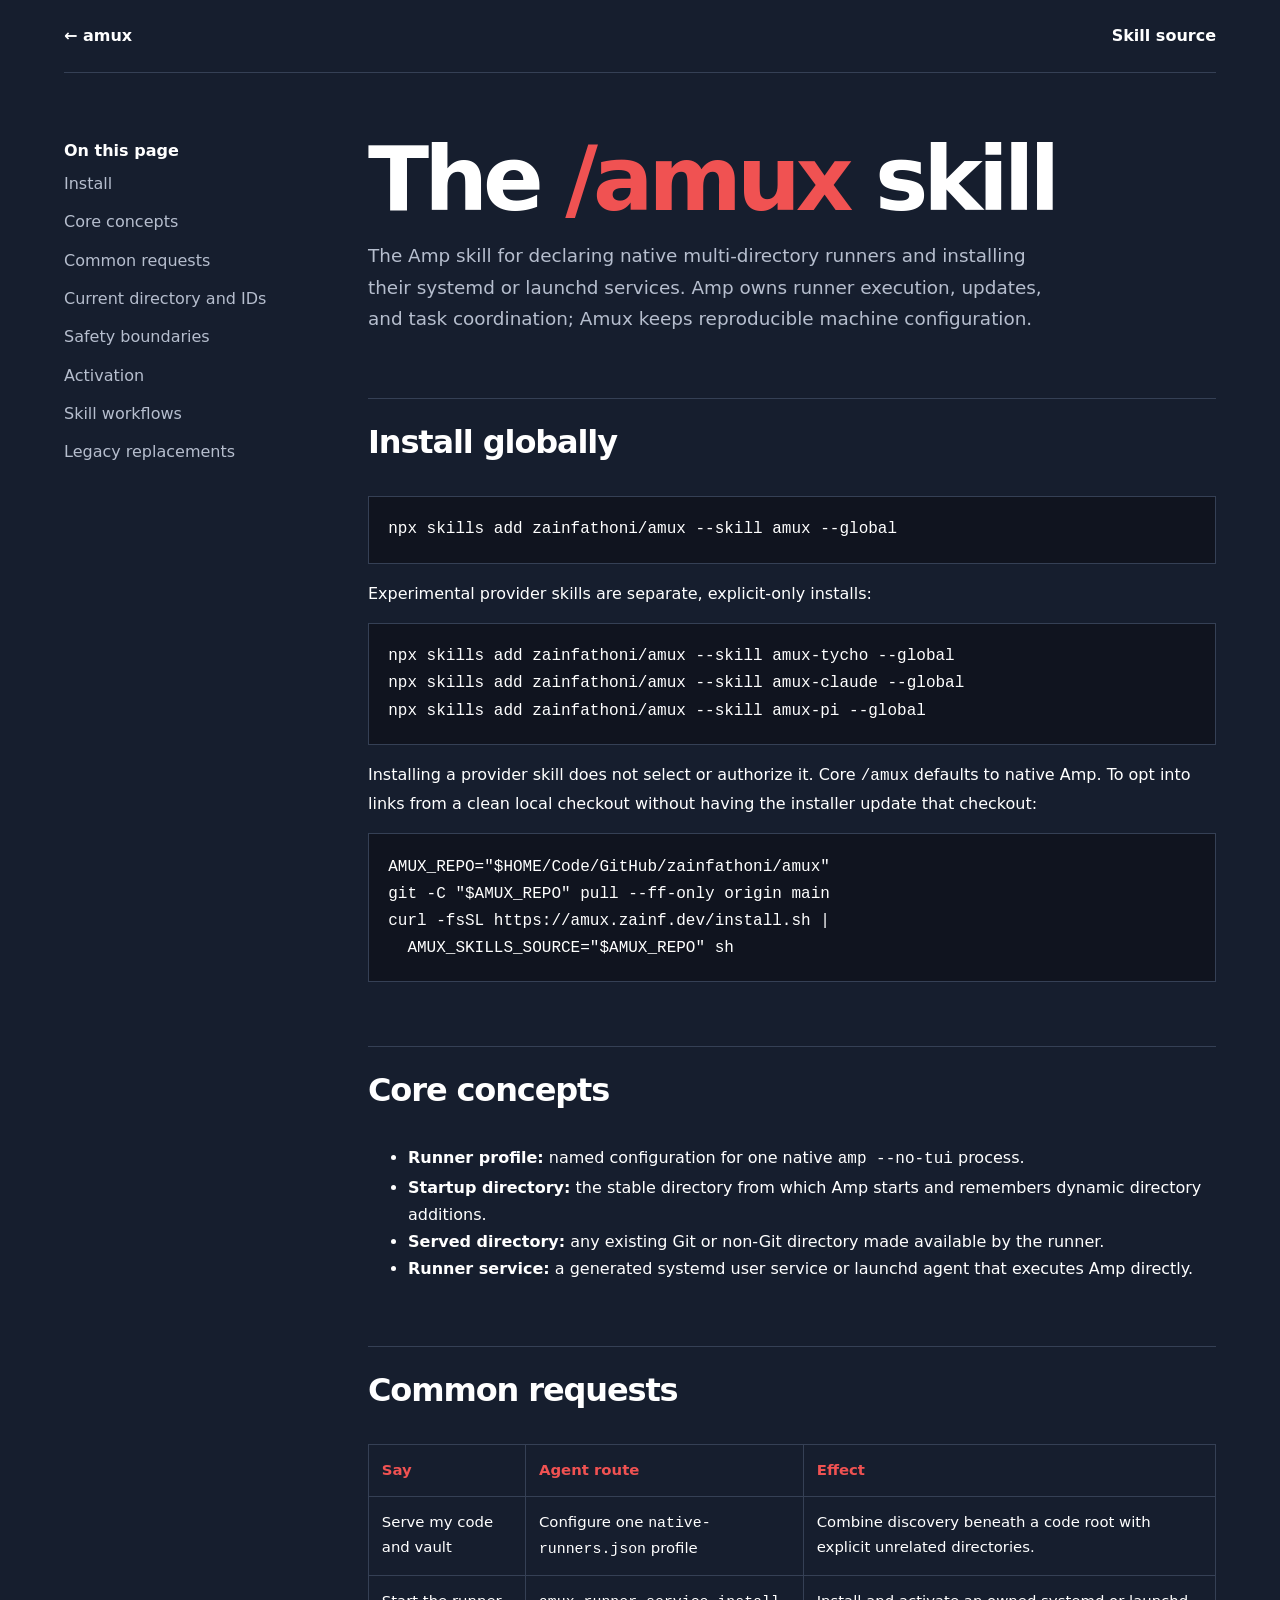
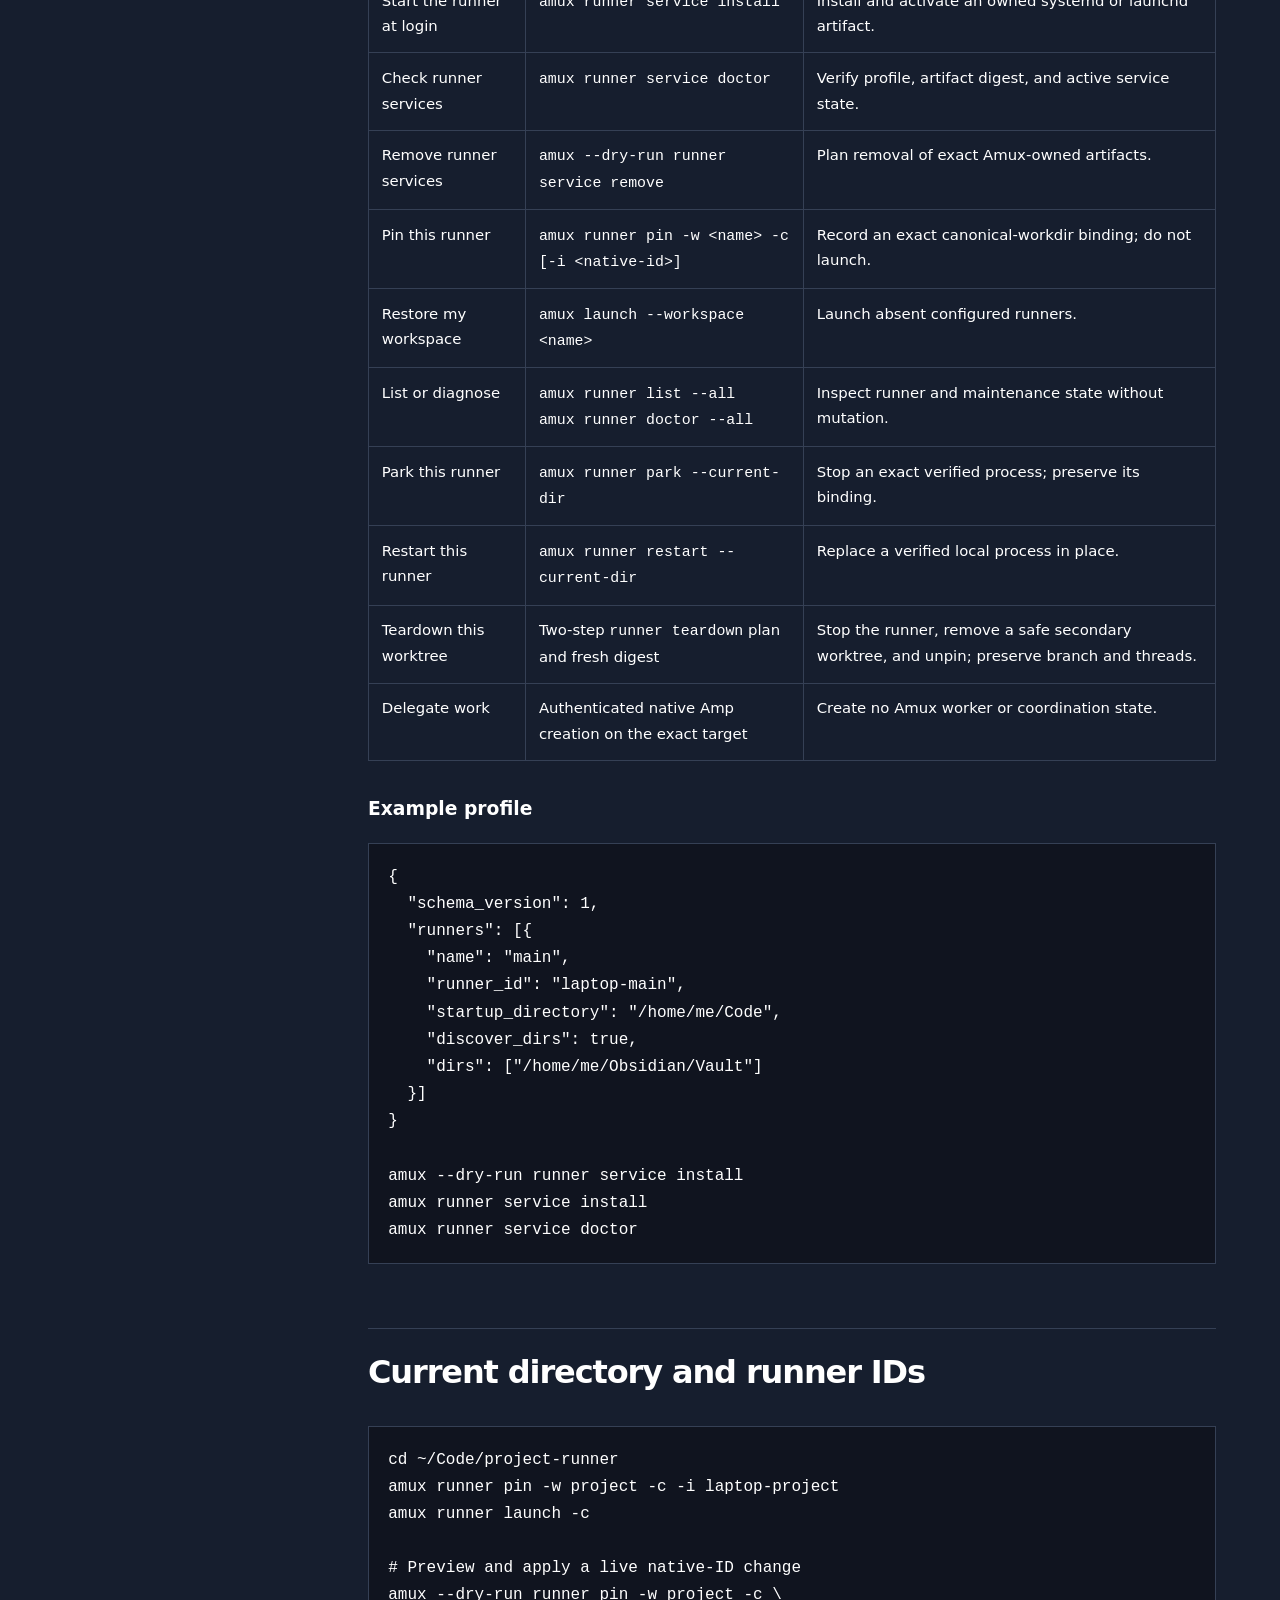
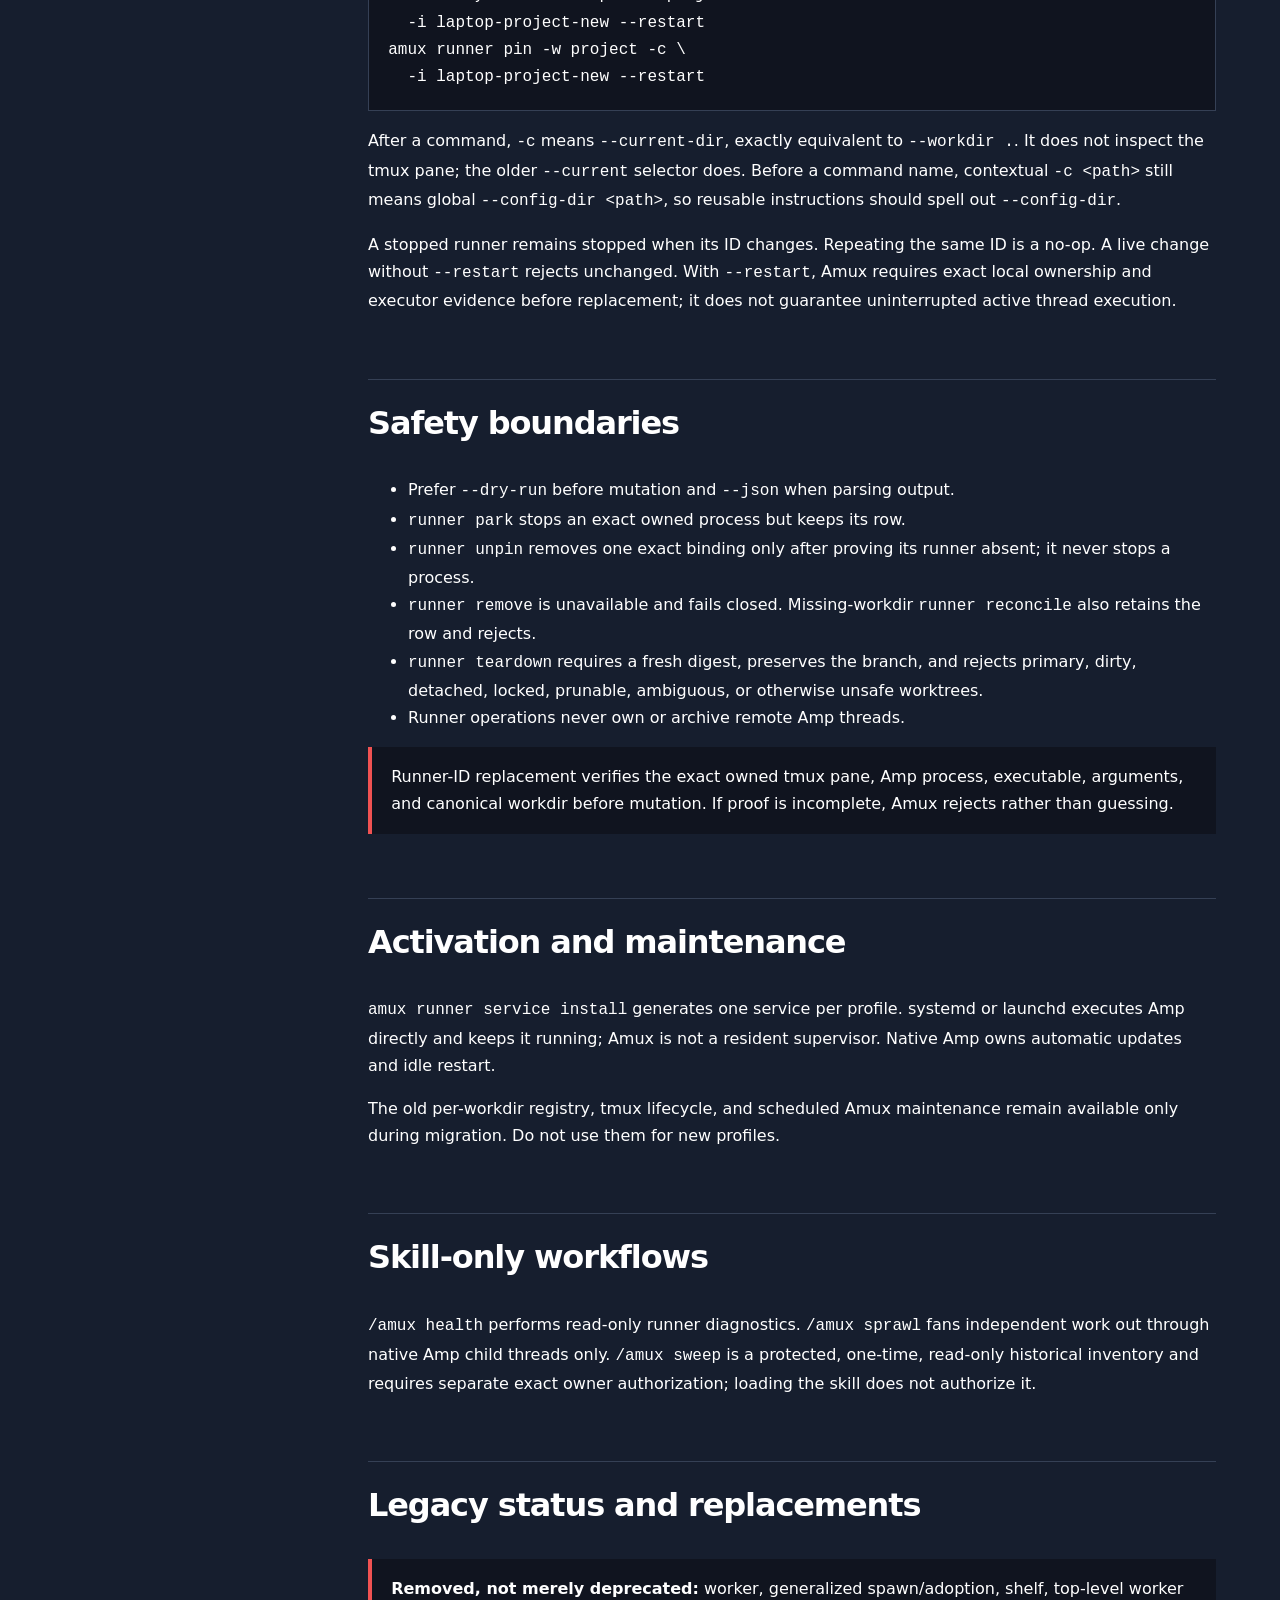
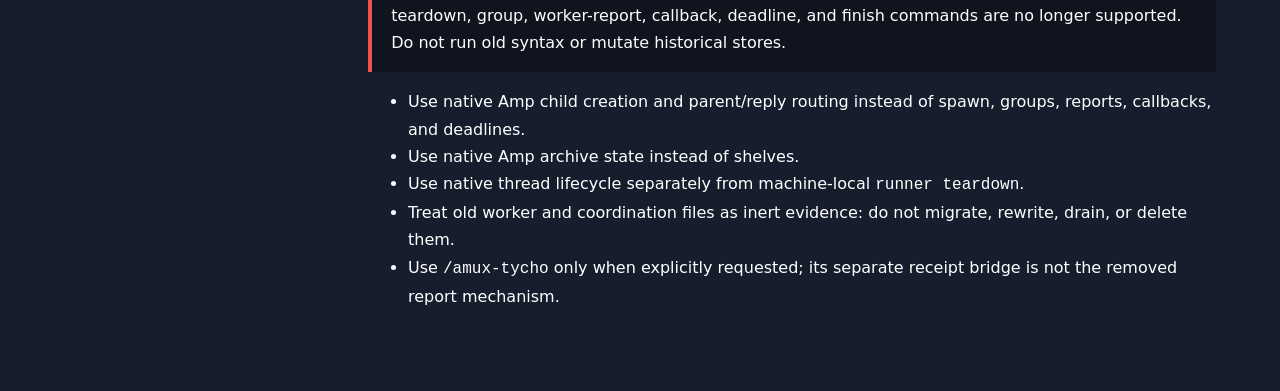
==== commit 2b7eaee5: "Add native multi-directory runner profiles" ====
--- a/docs/skill/index.html
+++ b/docs/skill/index.html
@@ -3,10 +3,10 @@
   <head>
     <meta charset="utf-8" />
     <meta name="viewport" content="width=device-width, initial-scale=1" />
-    <title>The /amux skill — machine-local runner operations</title>
-    <meta name="description" content="Install and use /amux for active machine-local Amp runner operations." />
+    <title>The /amux skill — native runner configuration</title>
+    <meta name="description" content="Configure native Amp multi-directory runners and their systemd or launchd services." />
     <meta property="og:title" content="The /amux runner skill" />
-    <meta property="og:description" content="Safe agent routing for Amux runner and tmux workspace lifecycle." />
+    <meta property="og:description" content="Declarative directories and login services for native Amp runners." />
     <meta property="og:type" content="website" />
     <meta property="og:url" content="https://amux.zainf.dev/skill/" />
     <meta name="theme-color" content="#161e2e" />
@@ -42,7 +42,7 @@
         <aside aria-label="On this page"><strong>On this page</strong><a href="#install">Install</a><a href="#model">Core concepts</a><a href="#routing">Common requests</a><a href="#current-dir">Current directory and IDs</a><a href="#safety">Safety boundaries</a><a href="#activation">Activation</a><a href="#workflows">Skill workflows</a><a href="#legacy">Legacy replacements</a></aside>
         <main>
           <h1>The <span style="color:var(--red)">/amux</span> skill</h1>
-          <p class="lede">The Amp skill for operating Amux’s active machine-local runner host. It manages local runner bindings and routes delegated work to native Amp threads; it never creates or adopts legacy Amux workers.</p>
+          <p class="lede">The Amp skill for declaring native multi-directory runners and installing their systemd or launchd services. Amp owns runner execution, updates, and task coordination; Amux keeps reproducible machine configuration.</p>
 
           <h2 id="install">Install globally</h2>
           <pre><code>npx skills add zainfathoni/amux --skill amux --global</code></pre>
@@ -57,10 +57,14 @@
   AMUX_SKILLS_SOURCE="$AMUX_REPO" sh</code></pre>
 
           <h2 id="model">Core concepts</h2>
-          <ul><li><strong>Runner:</strong> a machine-local <code>amp --no-tui</code> process identified by its canonical existing workdir.</li><li><strong>Runner ID:</strong> optional native Amp launch configuration stored with the binding; it is not an Amux selector.</li><li><strong>Workspace:</strong> a named tmux session grouping one or more runners.</li><li><strong>Native child:</strong> an Amp thread created and coordinated by Amp, with no Amux worker or coordination record.</li></ul>
+          <ul><li><strong>Runner profile:</strong> named configuration for one native <code>amp --no-tui</code> process.</li><li><strong>Startup directory:</strong> the stable directory from which Amp starts and remembers dynamic directory additions.</li><li><strong>Served directory:</strong> any existing Git or non-Git directory made available by the runner.</li><li><strong>Runner service:</strong> a generated systemd user service or launchd agent that executes Amp directly.</li></ul>
 
           <h2 id="routing">Common requests</h2>
           <table><thead><tr><th>Say</th><th>Agent route</th><th>Effect</th></tr></thead><tbody>
+            <tr><td>Serve my code and vault</td><td>Configure one <code>native-runners.json</code> profile</td><td>Combine discovery beneath a code root with explicit unrelated directories.</td></tr>
+            <tr><td>Start the runner at login</td><td><code>amux runner service install</code></td><td>Install and activate an owned systemd or launchd artifact.</td></tr>
+            <tr><td>Check runner services</td><td><code>amux runner service doctor</code></td><td>Verify profile, artifact digest, and active service state.</td></tr>
+            <tr><td>Remove runner services</td><td><code>amux --dry-run runner service remove</code></td><td>Plan removal of exact Amux-owned artifacts.</td></tr>
             <tr><td>Pin this runner</td><td><code>amux runner pin -w &lt;name&gt; -c [-i &lt;native-id&gt;]</code></td><td>Record an exact canonical-workdir binding; do not launch.</td></tr>
             <tr><td>Restore my workspace</td><td><code>amux launch --workspace &lt;name&gt;</code></td><td>Launch absent configured runners.</td></tr>
             <tr><td>List or diagnose</td><td><code>amux runner list --all</code><br><code>amux runner doctor --all</code></td><td>Inspect runner and maintenance state without mutation.</td></tr>
@@ -69,6 +73,22 @@
             <tr><td>Teardown this worktree</td><td>Two-step <code>runner teardown</code> plan and fresh digest</td><td>Stop the runner, remove a safe secondary worktree, and unpin; preserve branch and threads.</td></tr>
             <tr><td>Delegate work</td><td>Authenticated native Amp creation on the exact target</td><td>Create no Amux worker or coordination state.</td></tr>
           </tbody></table>
+
+          <h3>Example profile</h3>
+          <pre><code>{
+  "schema_version": 1,
+  "runners": [{
+    "name": "main",
+    "runner_id": "laptop-main",
+    "startup_directory": "/home/me/Code",
+    "discover_dirs": true,
+    "dirs": ["/home/me/Obsidian/Vault"]
+  }]
+}
+
+amux --dry-run runner service install
+amux runner service install
+amux runner service doctor</code></pre>
 
           <h2 id="current-dir">Current directory and runner IDs</h2>
           <pre><code>cd ~/Code/project-runner
@@ -88,10 +108,8 @@
           <p class="note">Runner-ID replacement verifies the exact owned tmux pane, Amp process, executable, arguments, and canonical workdir before mutation. If proof is incomplete, Amux rejects rather than guessing.</p>
 
           <h2 id="activation">Activation and maintenance</h2>
-          <p>At graphical login or boot, systemd or launchd runs <code>amux launch --all</code>. The OS activates Amux and retains its process group; it does not replace Amux with direct runner supervision. Scheduled maintenance is separate and short-lived:</p>
-          <pre><code>amux runner maintenance install --update-owner self
-# Use external when another package manager owns Amp:
-amux runner maintenance install --update-owner external</code></pre>
+          <p><code>amux runner service install</code> generates one service per profile. systemd or launchd executes Amp directly and keeps it running; Amux is not a resident supervisor. Native Amp owns automatic updates and idle restart.</p>
+          <p>The old per-workdir registry, tmux lifecycle, and scheduled Amux maintenance remain available only during migration. Do not use them for new profiles.</p>
 
           <h2 id="workflows">Skill-only workflows</h2>
           <p><code>/amux health</code> performs read-only runner diagnostics. <code>/amux sprawl</code> fans independent work out through native Amp child threads only. <code>/amux sweep</code> is a protected, one-time, read-only historical inventory and requires separate exact owner authorization; loading the skill does not authorize it.</p>
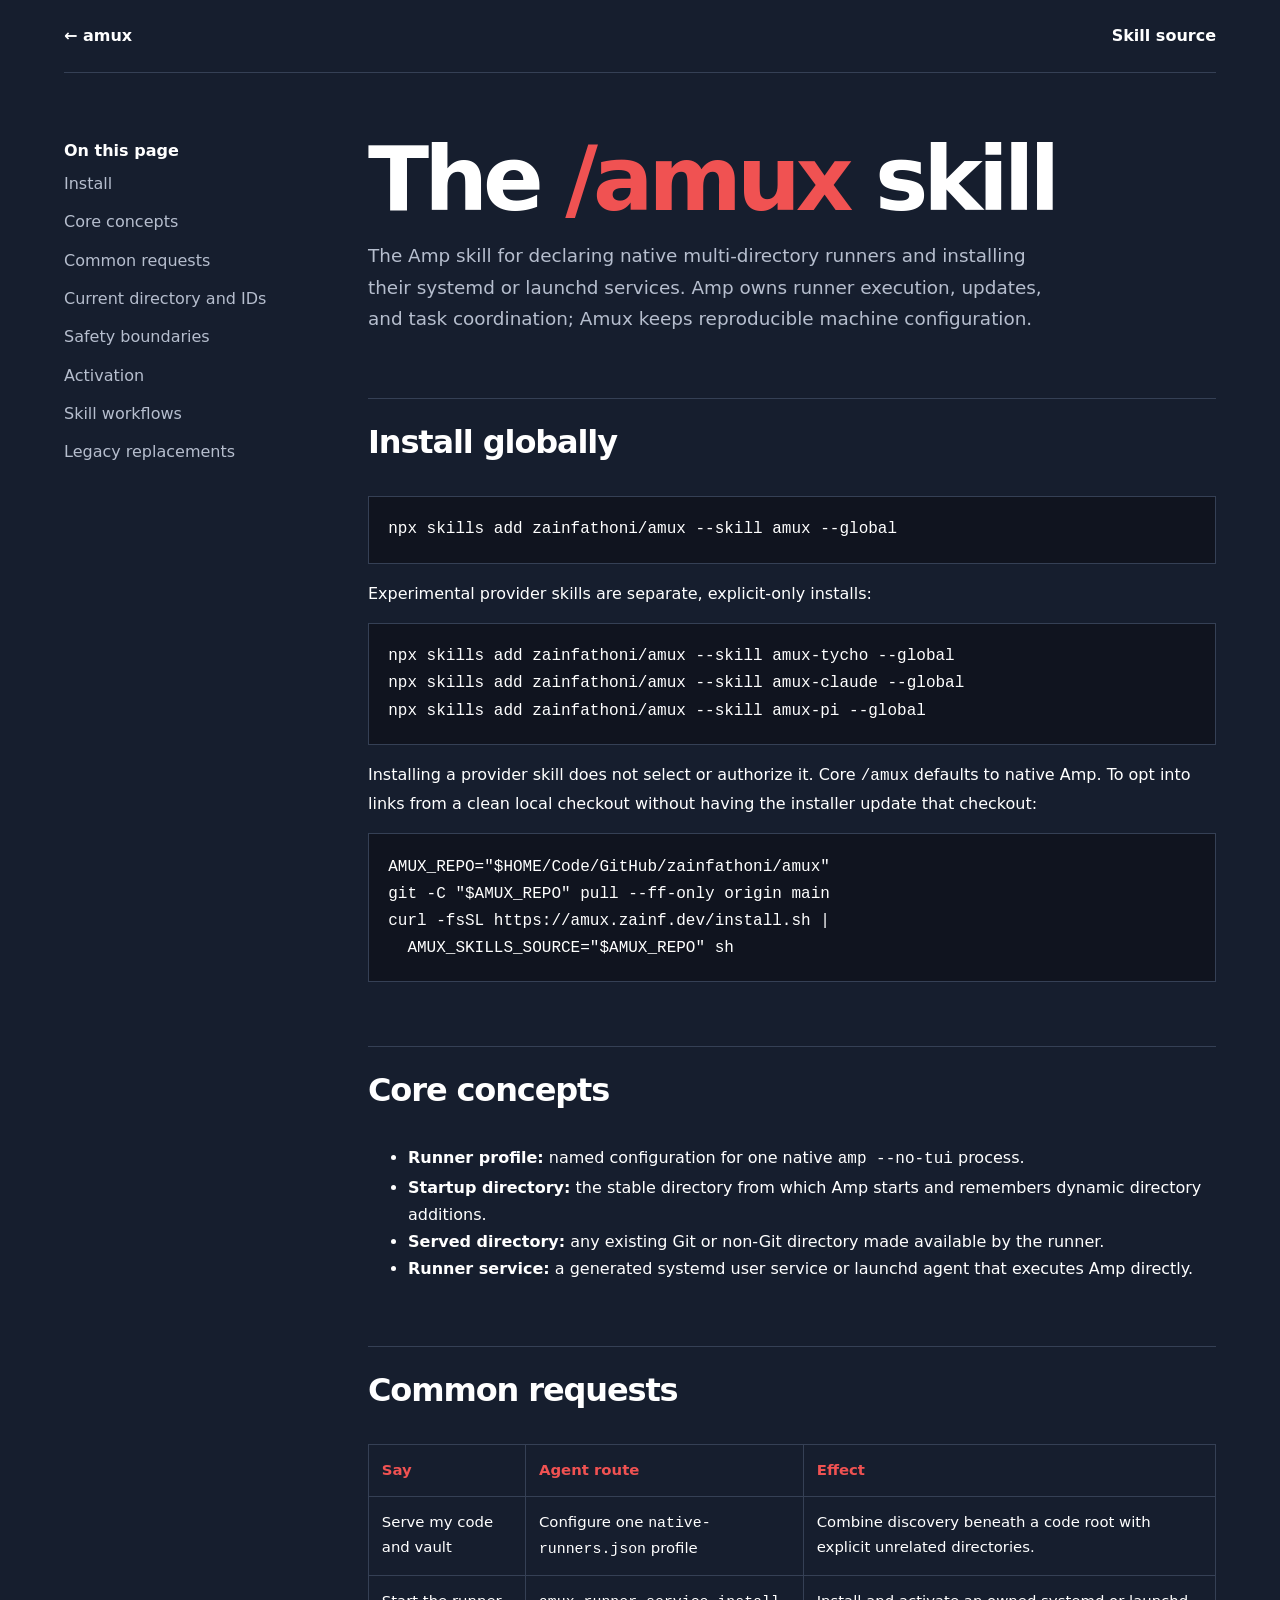
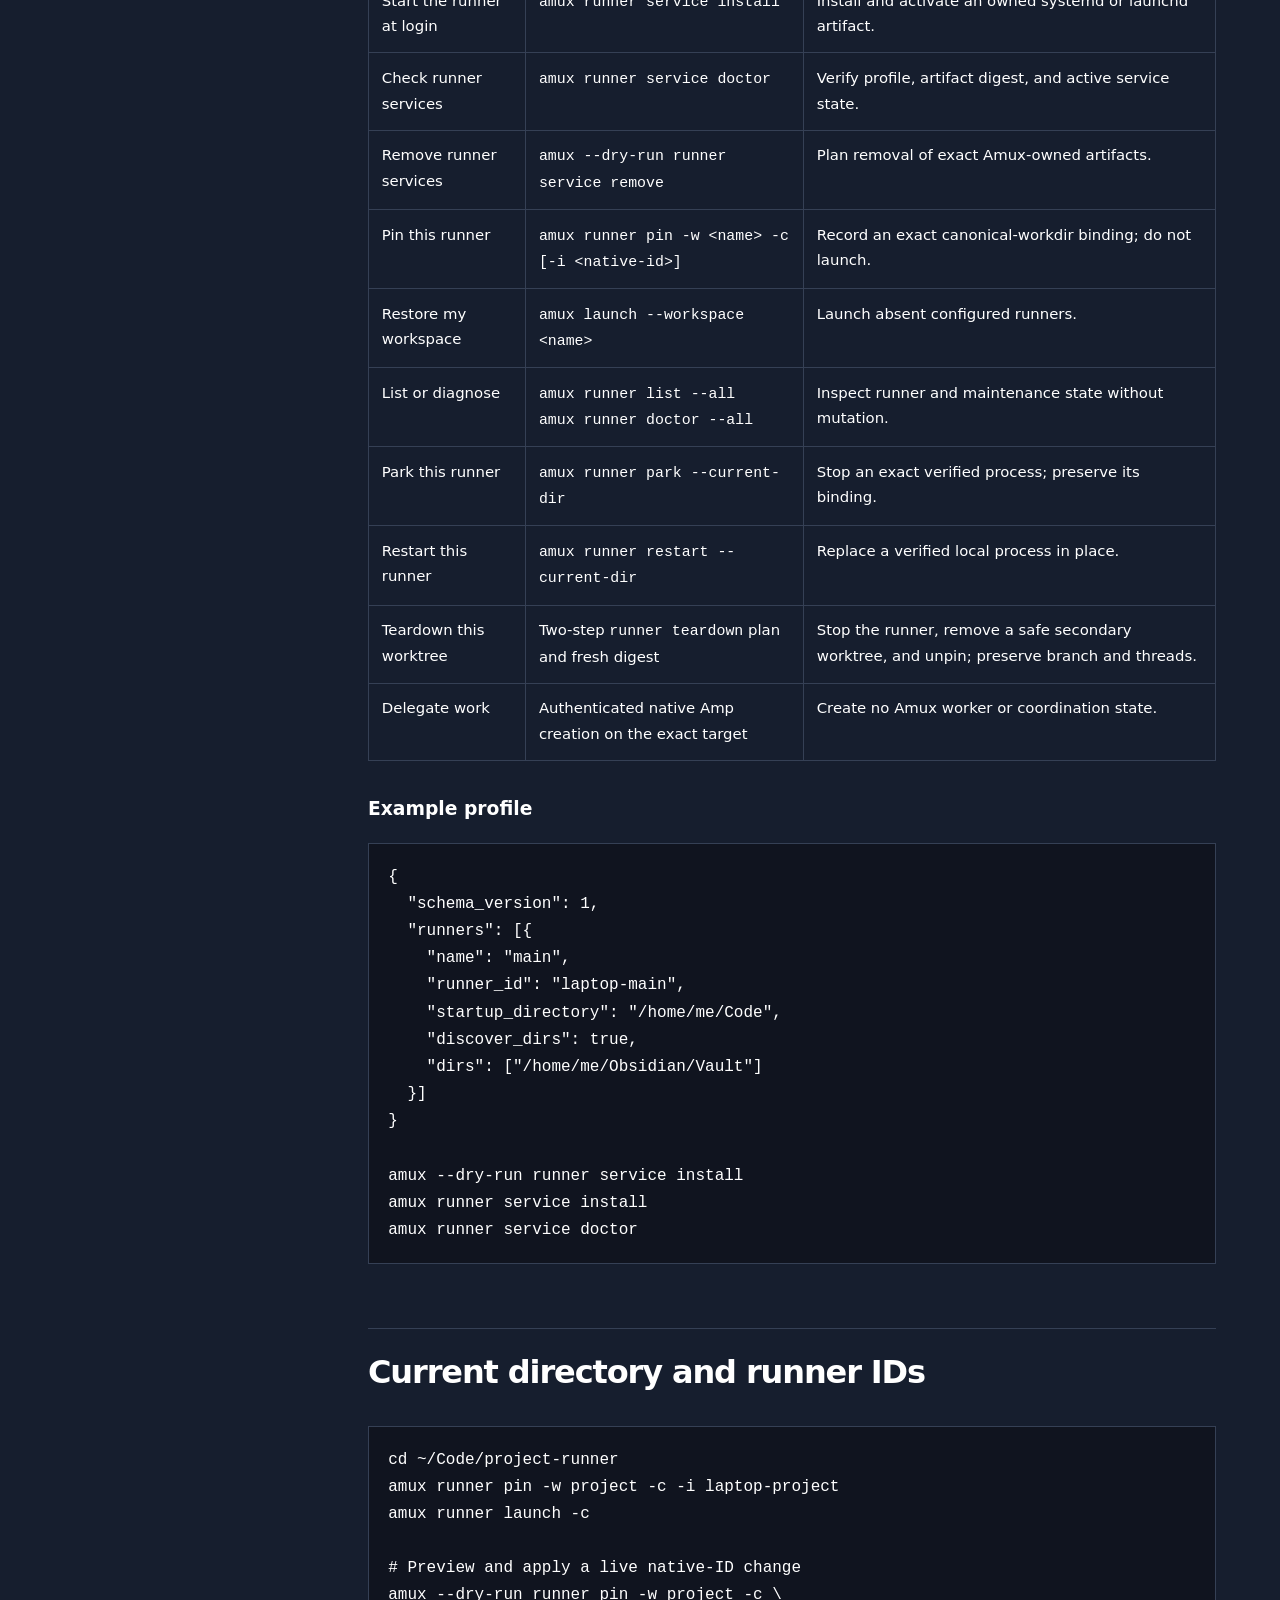
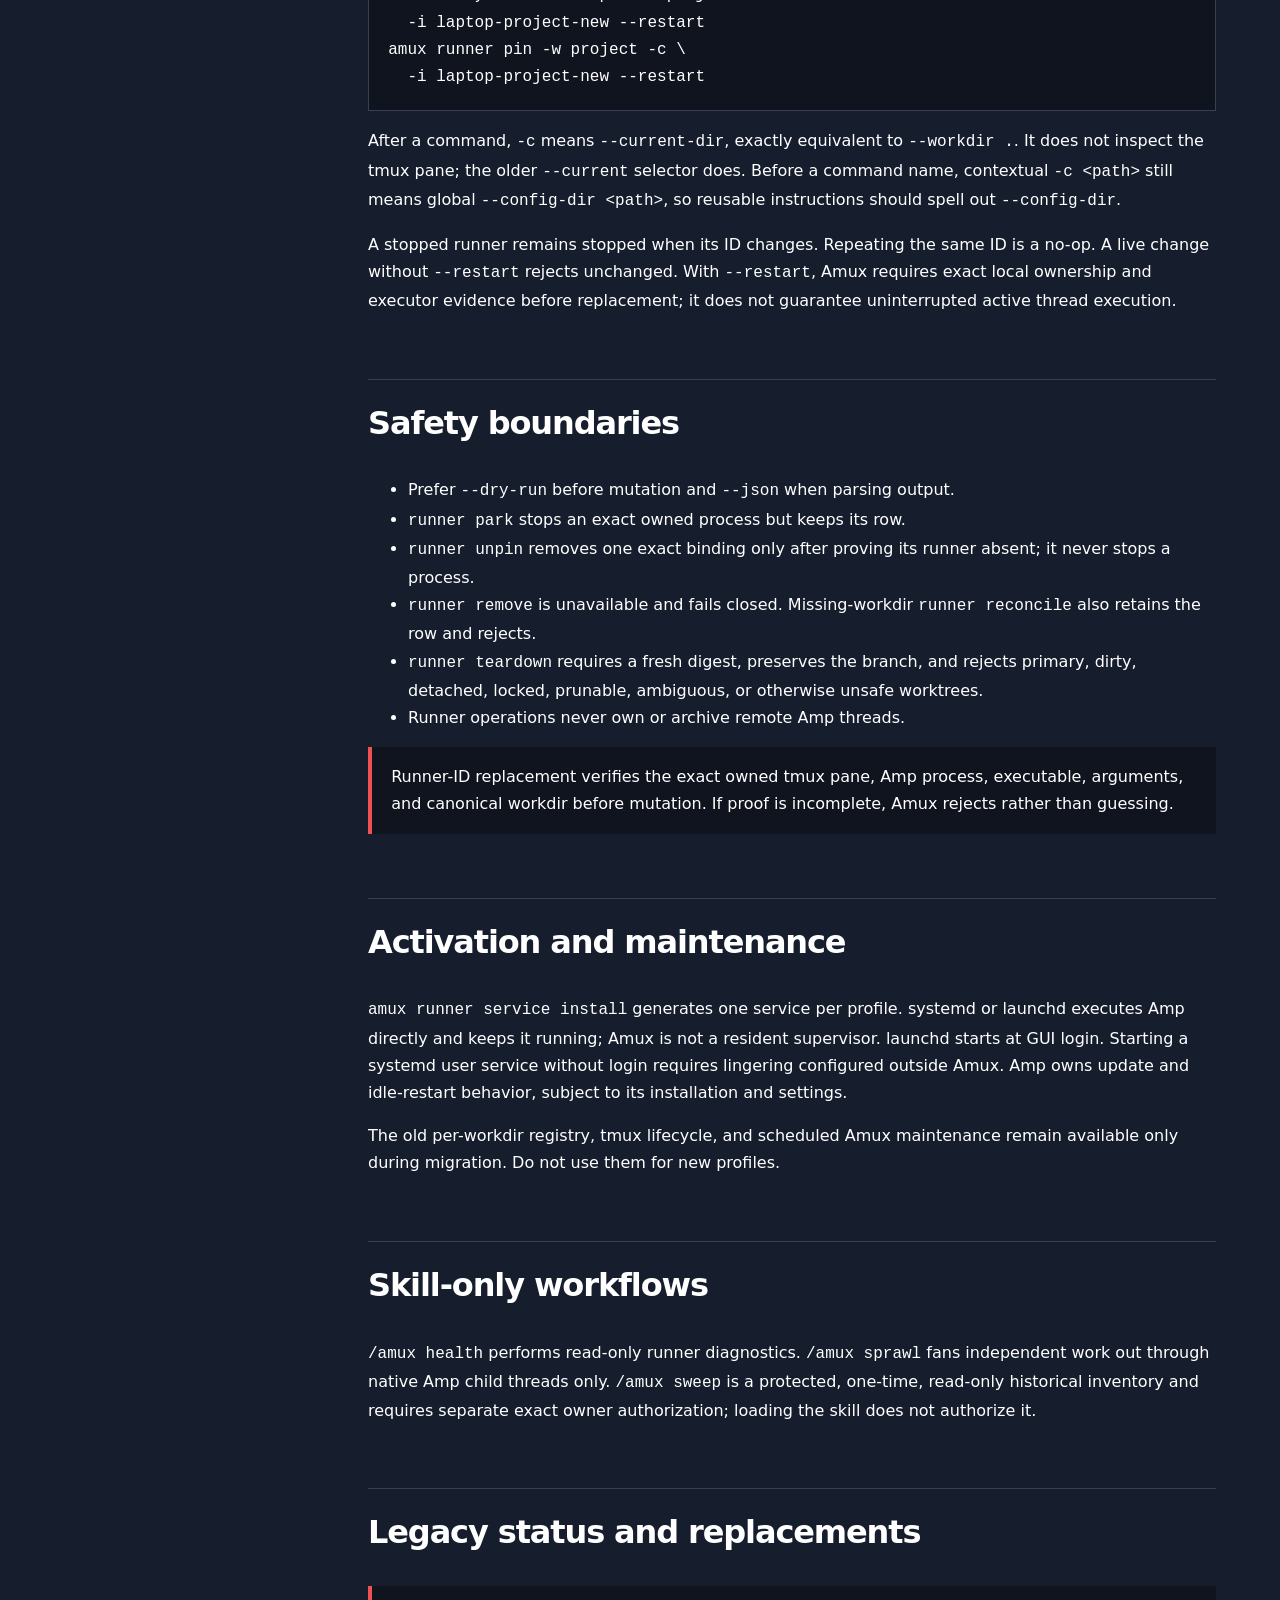
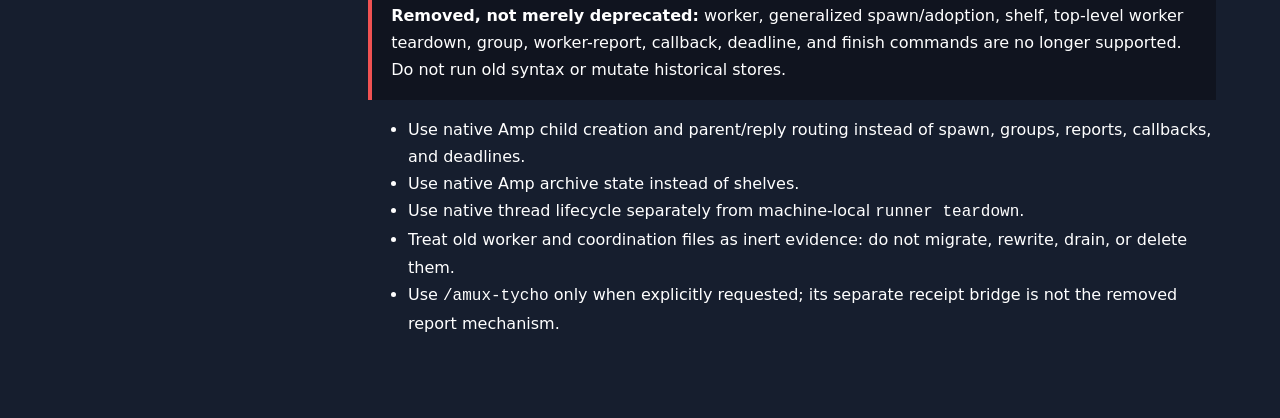
==== commit 2fe1574b: "Harden native runner service lifecycle" ====
--- a/docs/skill/index.html
+++ b/docs/skill/index.html
@@ -108,7 +108,7 @@
           <p class="note">Runner-ID replacement verifies the exact owned tmux pane, Amp process, executable, arguments, and canonical workdir before mutation. If proof is incomplete, Amux rejects rather than guessing.</p>
 
           <h2 id="activation">Activation and maintenance</h2>
-          <p><code>amux runner service install</code> generates one service per profile. systemd or launchd executes Amp directly and keeps it running; Amux is not a resident supervisor. Native Amp owns automatic updates and idle restart.</p>
+          <p><code>amux runner service install</code> generates one service per profile. systemd or launchd executes Amp directly and keeps it running; Amux is not a resident supervisor. launchd starts at GUI login. Starting a systemd user service without login requires lingering configured outside Amux. Amp owns update and idle-restart behavior, subject to its installation and settings.</p>
           <p>The old per-workdir registry, tmux lifecycle, and scheduled Amux maintenance remain available only during migration. Do not use them for new profiles.</p>
 
           <h2 id="workflows">Skill-only workflows</h2>
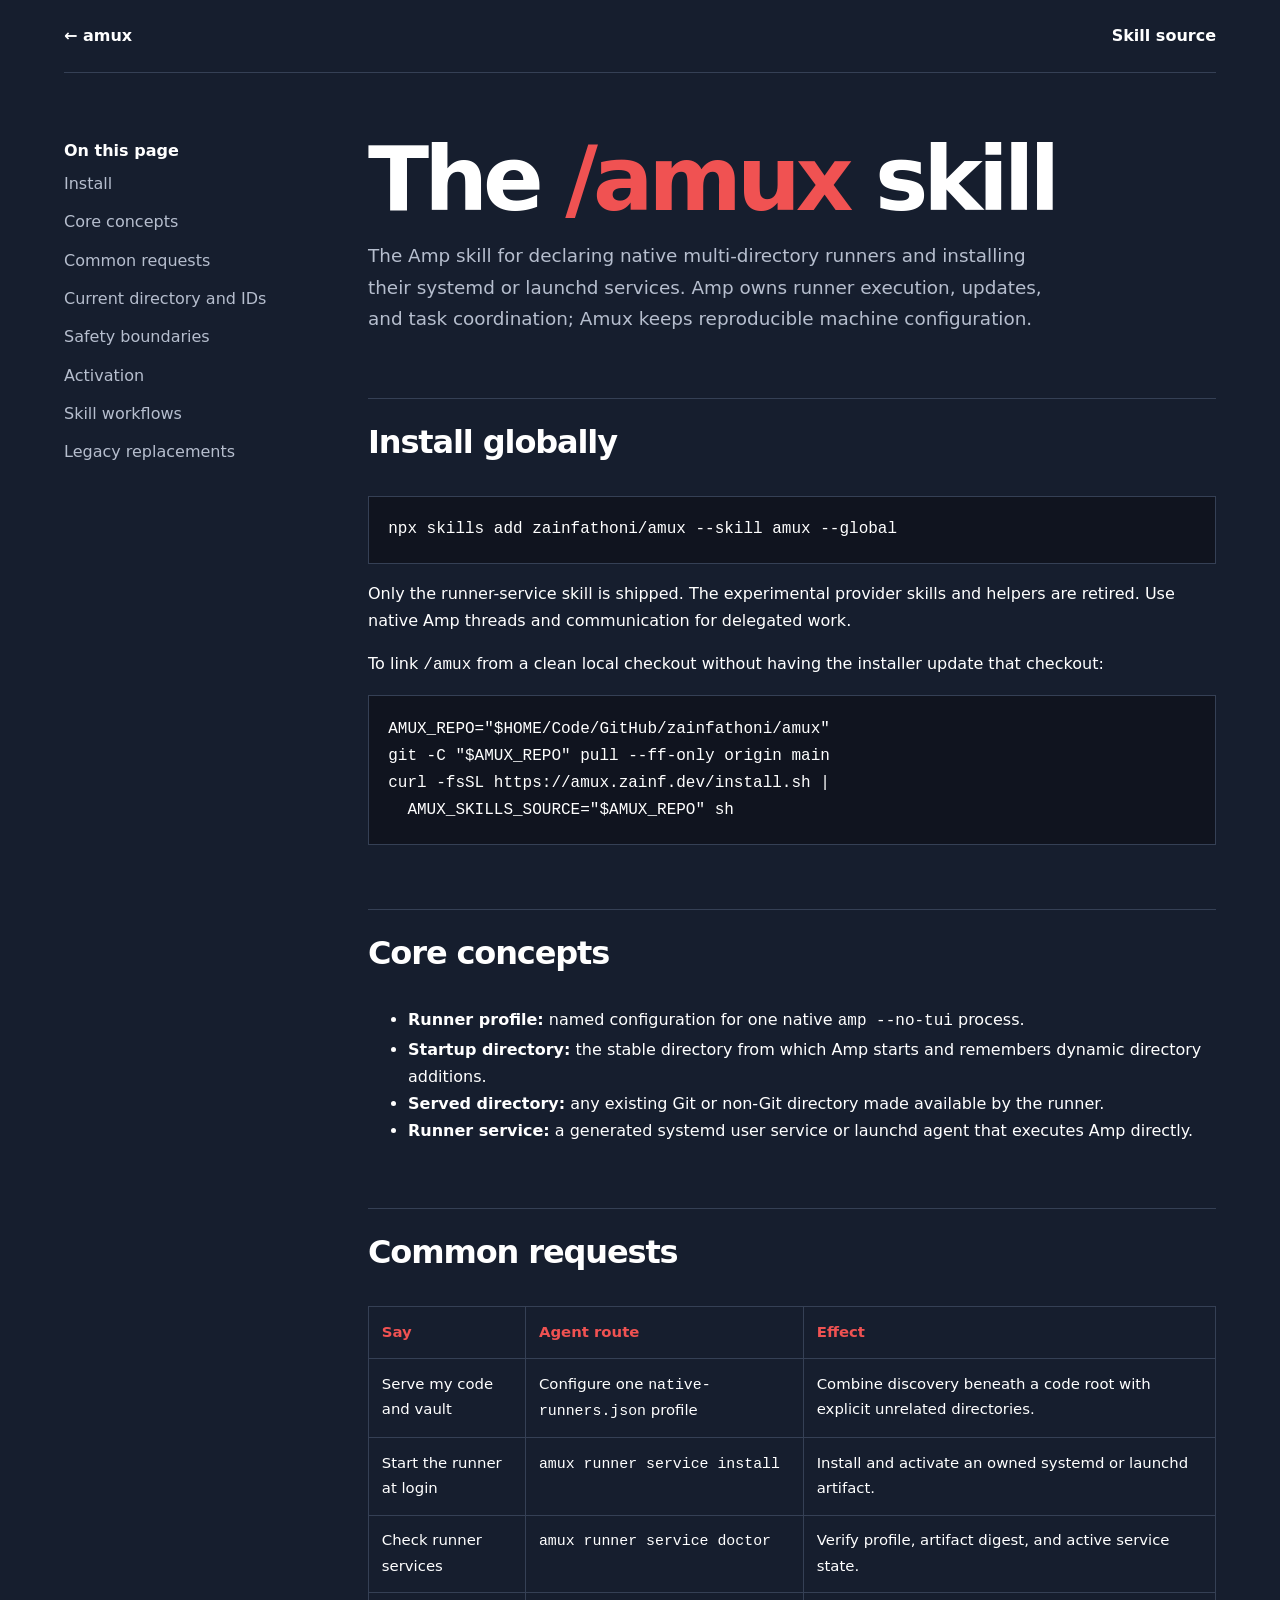
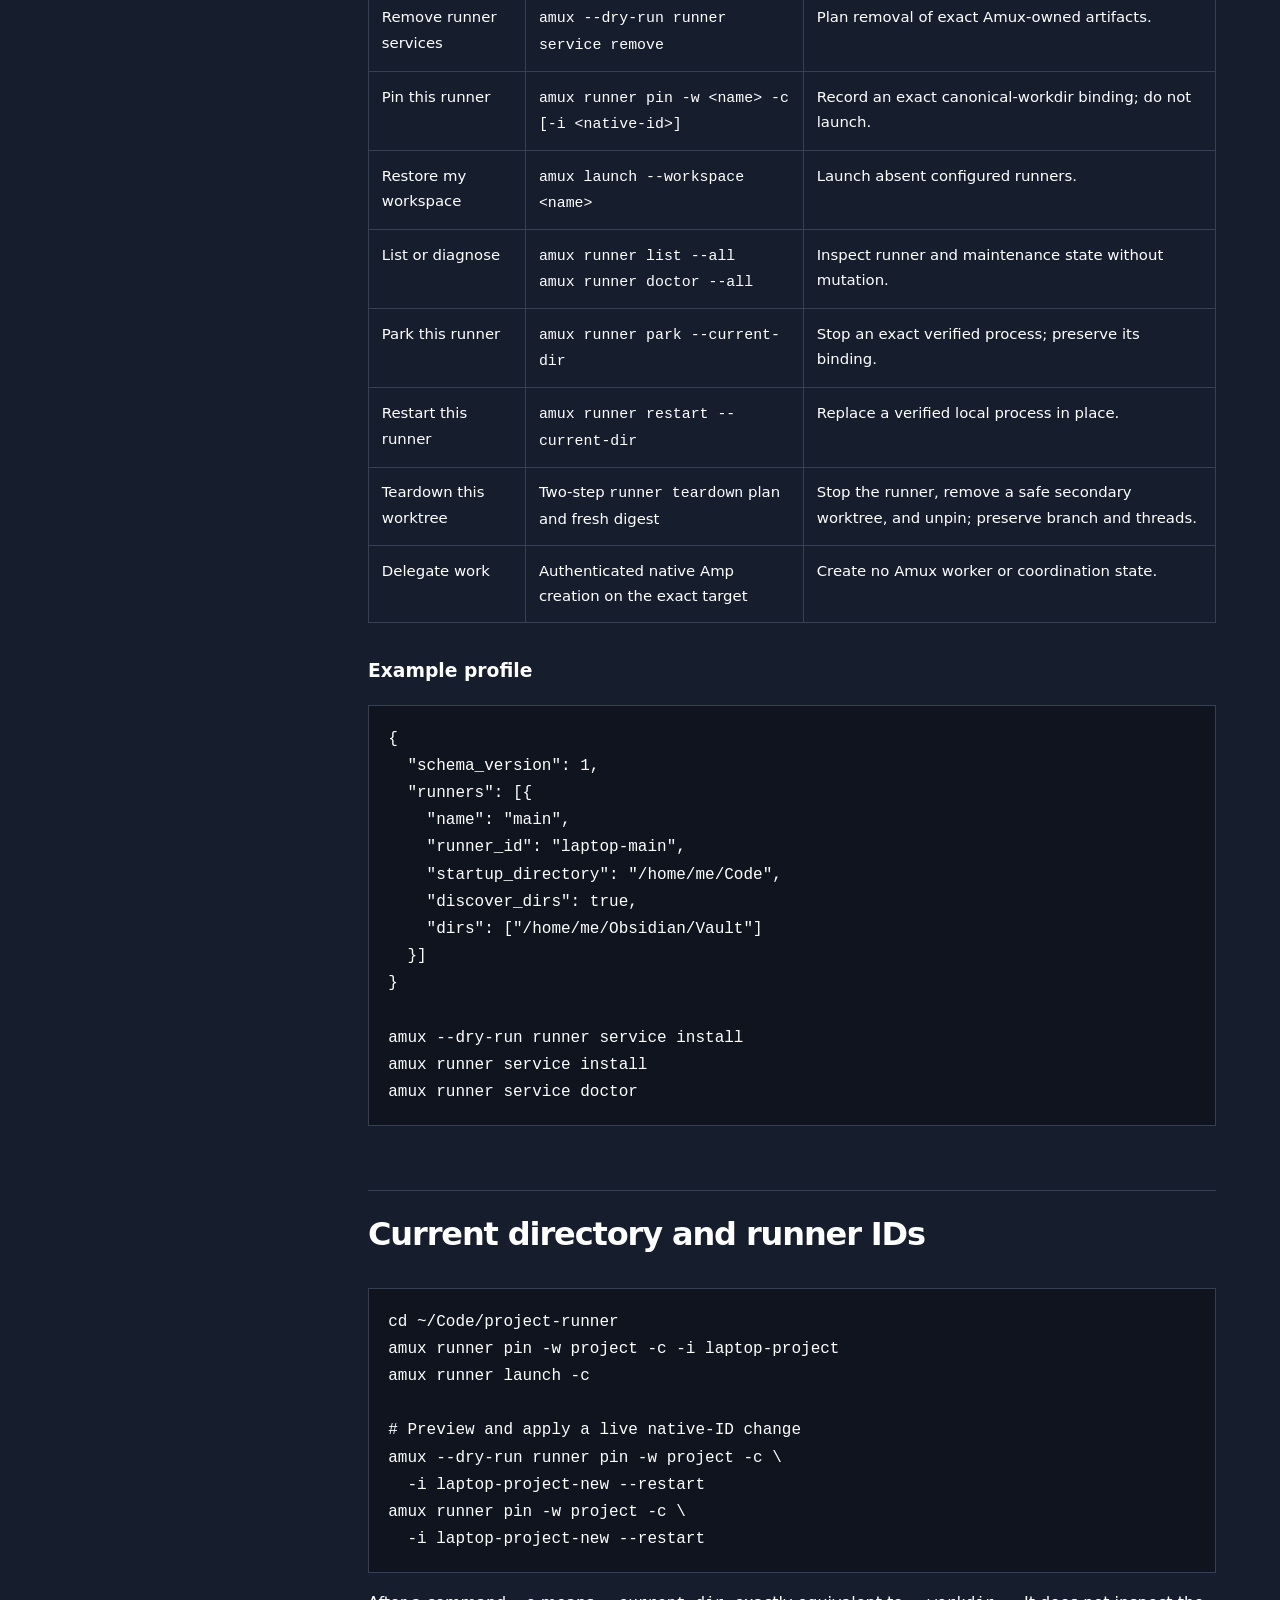
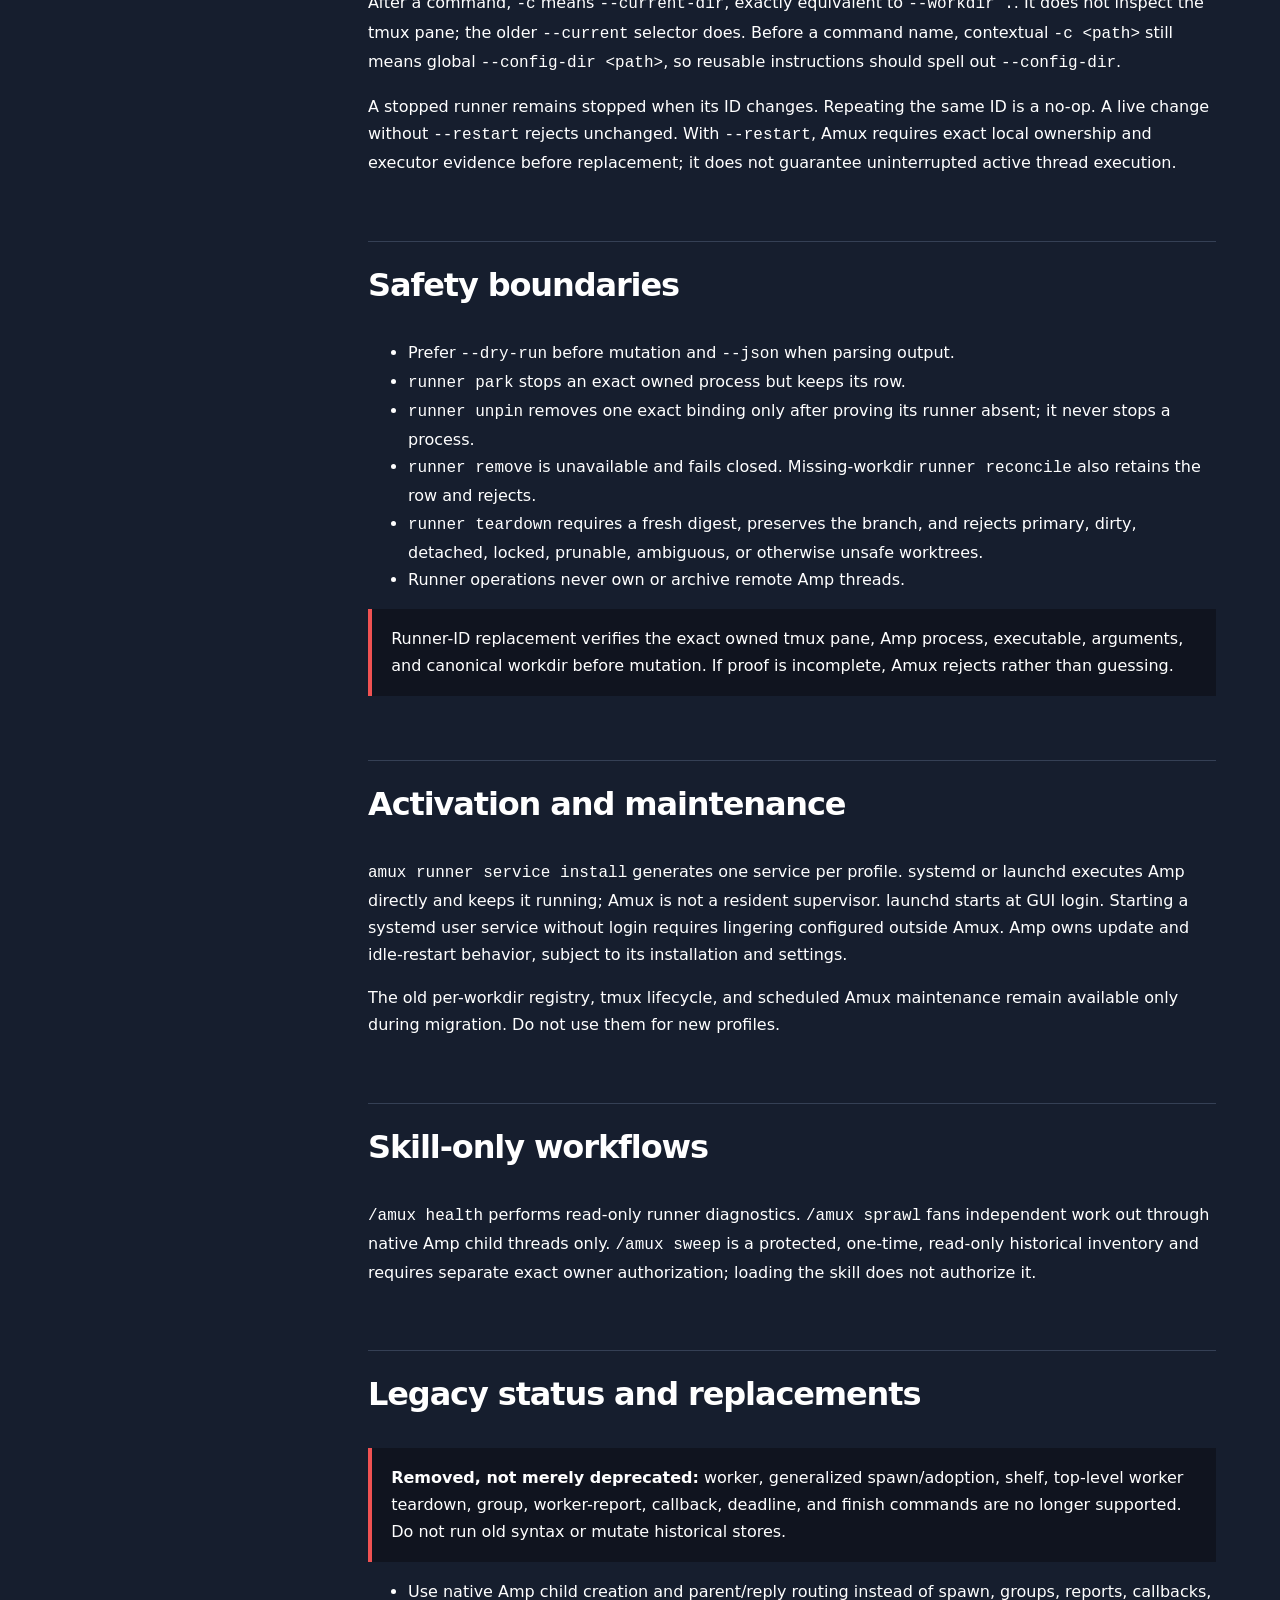
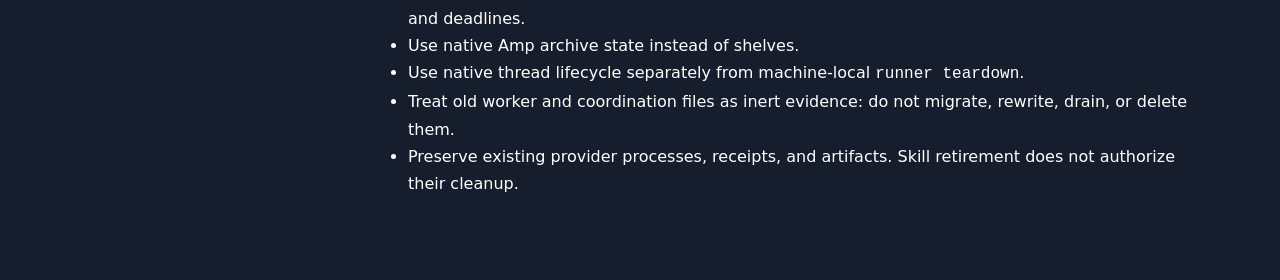
==== commit 8c7f5440: "Retire experimental provider skills Keep only the amux runner-service skill. Remove provider bundles" ====
--- a/docs/skill/index.html
+++ b/docs/skill/index.html
@@ -46,11 +46,8 @@
 
           <h2 id="install">Install globally</h2>
           <pre><code>npx skills add zainfathoni/amux --skill amux --global</code></pre>
-          <p>Experimental provider skills are separate, explicit-only installs:</p>
-          <pre><code>npx skills add zainfathoni/amux --skill amux-tycho --global
-npx skills add zainfathoni/amux --skill amux-claude --global
-npx skills add zainfathoni/amux --skill amux-pi --global</code></pre>
-          <p>Installing a provider skill does not select or authorize it. Core <code>/amux</code> defaults to native Amp. To opt into links from a clean local checkout without having the installer update that checkout:</p>
+          <p>Only the runner-service skill is shipped. The experimental provider skills and helpers are retired. Use native Amp threads and communication for delegated work.</p>
+          <p>To link <code>/amux</code> from a clean local checkout without having the installer update that checkout:</p>
           <pre><code>AMUX_REPO="$HOME/Code/GitHub/zainfathoni/amux"
 git -C "$AMUX_REPO" pull --ff-only origin main
 curl -fsSL https://amux.zainf.dev/install.sh |
@@ -116,7 +113,7 @@
 
           <h2 id="legacy">Legacy status and replacements</h2>
           <p class="note"><strong>Removed, not merely deprecated:</strong> worker, generalized spawn/adoption, shelf, top-level worker teardown, group, worker-report, callback, deadline, and finish commands are no longer supported. Do not run old syntax or mutate historical stores.</p>
-          <ul><li>Use native Amp child creation and parent/reply routing instead of spawn, groups, reports, callbacks, and deadlines.</li><li>Use native Amp archive state instead of shelves.</li><li>Use native thread lifecycle separately from machine-local <code>runner teardown</code>.</li><li>Treat old worker and coordination files as inert evidence: do not migrate, rewrite, drain, or delete them.</li><li>Use <code>/amux-tycho</code> only when explicitly requested; its separate receipt bridge is not the removed report mechanism.</li></ul>
+          <ul><li>Use native Amp child creation and parent/reply routing instead of spawn, groups, reports, callbacks, and deadlines.</li><li>Use native Amp archive state instead of shelves.</li><li>Use native thread lifecycle separately from machine-local <code>runner teardown</code>.</li><li>Treat old worker and coordination files as inert evidence: do not migrate, rewrite, drain, or delete them.</li><li>Preserve existing provider processes, receipts, and artifacts. Skill retirement does not authorize their cleanup.</li></ul>
         </main>
       </div>
     </div>
